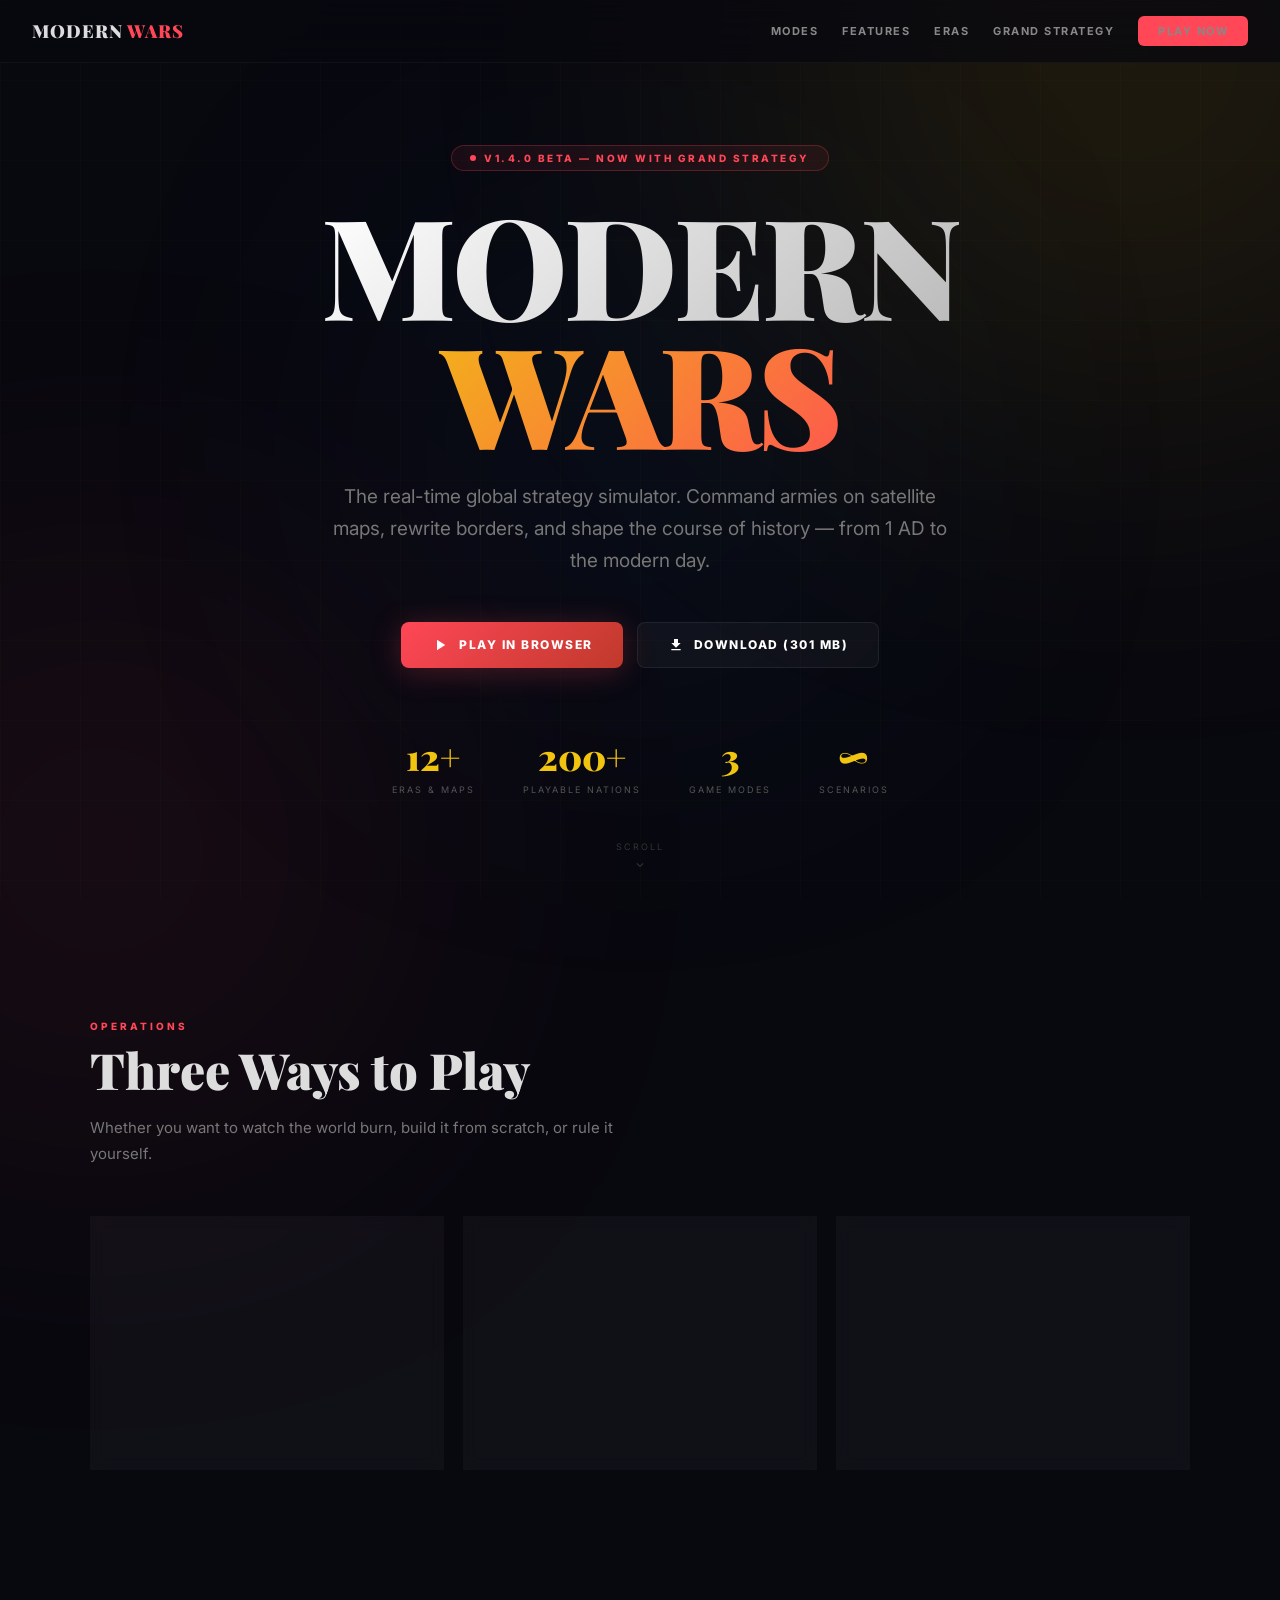
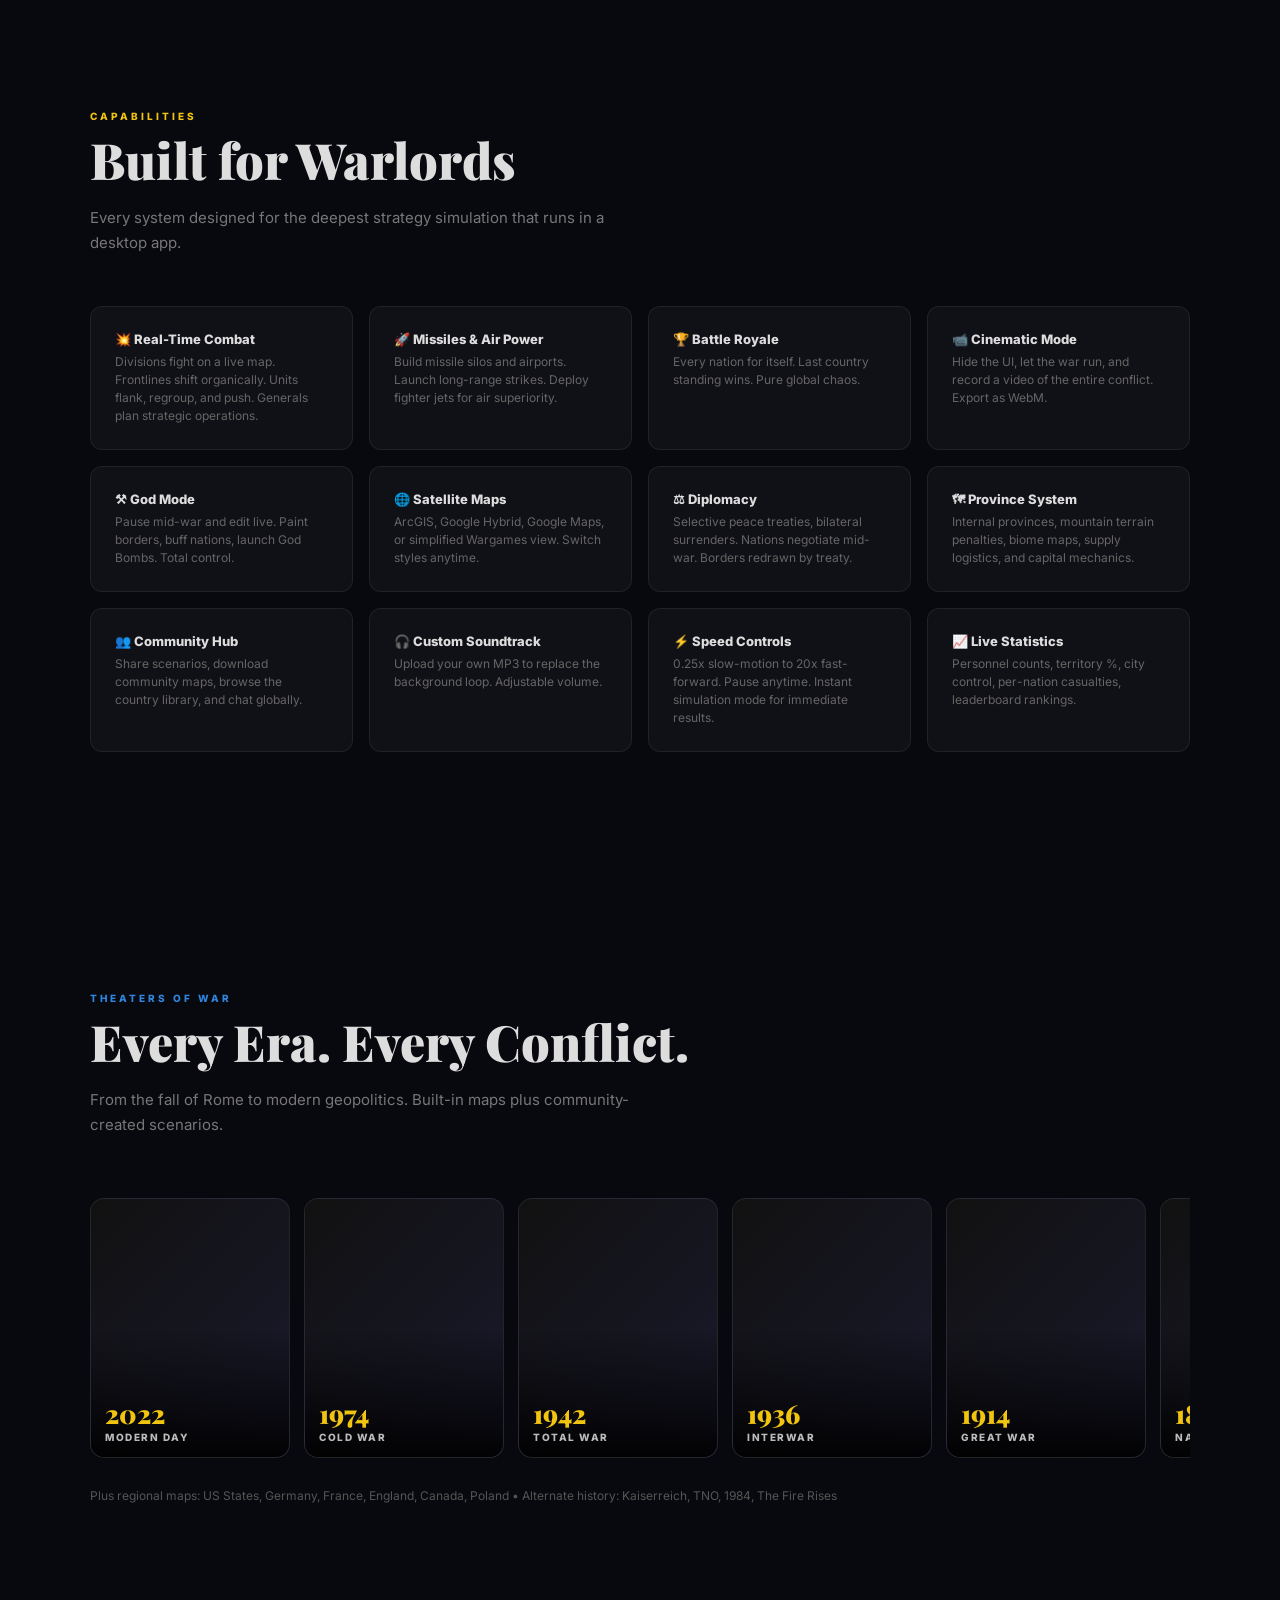
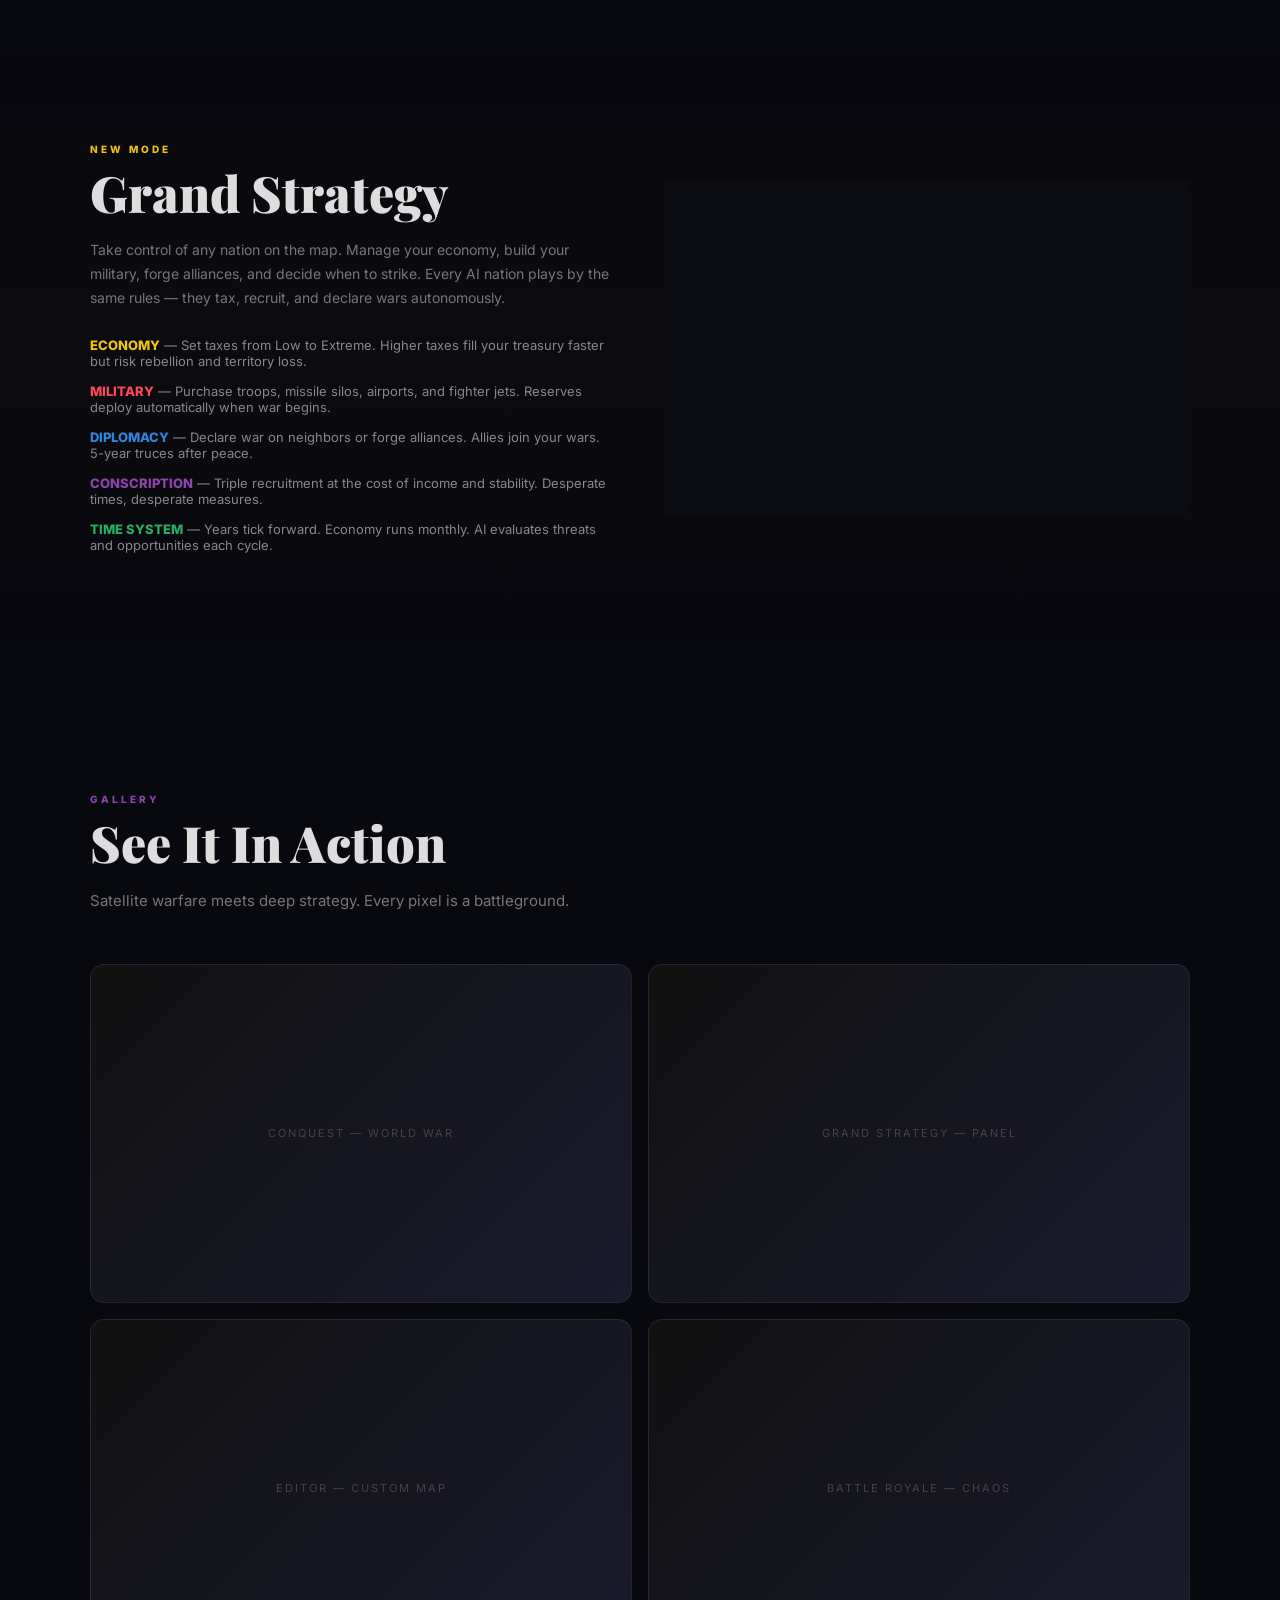
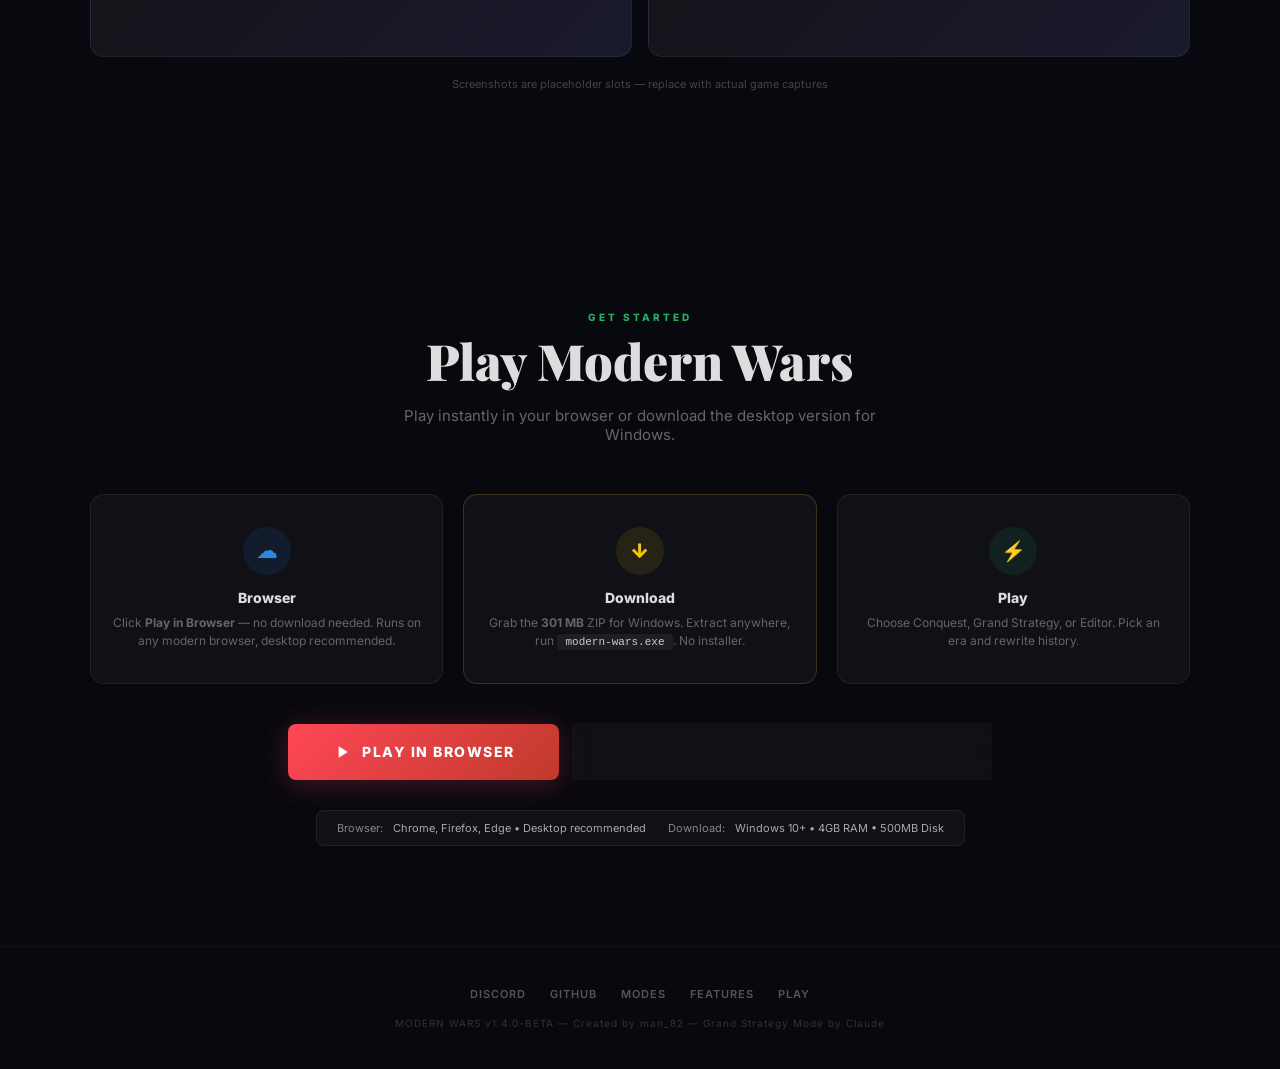
==== index.html @ 718f4c63 "initial" ====
<!DOCTYPE html>
<html lang="en">
<head>
    <meta charset="UTF-8">
    <meta name="viewport" content="width=device-width, initial-scale=1.0">
    <title>Modern Wars — Real-Time Global Strategy Simulator</title>
    <link href="https://fonts.googleapis.com/css2?family=Playfair+Display:wght@700;900&family=Inter:wght@300;400;600;800;900&display=swap" rel="stylesheet">
    <style>
        *{margin:0;padding:0;box-sizing:border-box}
        :root{--gold:#f1c40f;--crimson:#ff4757;--navy:#08080f;--panel:rgba(12,12,20,0.88);--glass:rgba(255,255,255,0.035);--glass-border:rgba(255,255,255,0.07);--accent-blue:#2e86de;--accent-green:#27ae60;--accent-purple:#8e44ad}
        html{scroll-behavior:smooth}
        body{font-family:'Inter',sans-serif;background:var(--navy);color:#ddd;overflow-x:hidden}

        /* BG */
        .bg-grid{position:fixed;inset:0;z-index:0;background:linear-gradient(rgba(241,196,15,0.02) 1px,transparent 1px),linear-gradient(90deg,rgba(241,196,15,0.02) 1px,transparent 1px);background-size:80px 80px;animation:gridShift 30s linear infinite}
        @keyframes gridShift{0%{transform:translate(0,0)}100%{transform:translate(80px,80px)}}
        .bg-glow{position:fixed;border-radius:50%;filter:blur(180px);opacity:0.12;z-index:0;pointer-events:none}
        .bg-glow.g1{width:700px;height:700px;background:var(--gold);top:-300px;right:-200px}
        .bg-glow.g2{width:500px;height:500px;background:var(--crimson);bottom:-200px;left:-150px}
        .bg-glow.g3{width:400px;height:400px;background:var(--accent-blue);top:50%;left:50%;transform:translate(-50%,-50%)}

        /* NAV */
        nav{position:fixed;top:0;left:0;right:0;z-index:100;padding:16px 32px;display:flex;justify-content:space-between;align-items:center;background:rgba(8,8,15,0.7);backdrop-filter:blur(20px);border-bottom:1px solid rgba(255,255,255,0.04)}
        .nav-logo{font-family:'Playfair Display',serif;font-size:18px;font-weight:900;letter-spacing:1px}
        .nav-logo span{color:var(--crimson)}
        .nav-links{display:flex;gap:24px;align-items:center}
        .nav-links a{color:#888;text-decoration:none;font-size:11px;font-weight:700;letter-spacing:1.5px;text-transform:uppercase;transition:color 0.2s}
        .nav-links a:hover{color:#fff}
        .nav-cta{padding:8px 20px;background:var(--crimson);color:#fff;border-radius:6px;font-weight:800}
        .nav-cta:hover{background:#e63946;color:#fff}

        /* HERO */
        .hero{position:relative;z-index:1;min-height:100vh;display:flex;flex-direction:column;align-items:center;justify-content:center;text-align:center;padding:100px 20px 60px}
        .hero-badge{display:inline-flex;align-items:center;gap:8px;padding:6px 18px;border-radius:100px;background:rgba(255,71,87,0.08);border:1px solid rgba(255,71,87,0.25);font-size:10px;font-weight:800;letter-spacing:2.5px;text-transform:uppercase;color:var(--crimson);margin-bottom:28px;animation:fadeUp .7s ease-out}
        .hero-badge .dot{width:6px;height:6px;background:var(--crimson);border-radius:50%;animation:pulse 2s ease-in-out infinite}
        @keyframes pulse{0%,100%{opacity:1;transform:scale(1)}50%{opacity:.4;transform:scale(.7)}}
        .hero h1{font-family:'Playfair Display',serif;font-size:clamp(52px,11vw,140px);font-weight:900;line-height:.92;text-transform:uppercase;letter-spacing:-3px;margin-bottom:24px;animation:fadeUp .7s ease-out .1s both}
        .hero h1 .l1{display:block;background:linear-gradient(135deg,#fff,#bbb);-webkit-background-clip:text;-webkit-text-fill-color:transparent}
        .hero h1 .l2{display:block;background:linear-gradient(135deg,var(--gold),var(--crimson));-webkit-background-clip:text;-webkit-text-fill-color:transparent}
        .hero-sub{font-size:clamp(14px,1.8vw,19px);color:#777;max-width:640px;line-height:1.7;margin-bottom:44px;animation:fadeUp .7s ease-out .2s both}
        .hero-buttons{display:flex;gap:14px;flex-wrap:wrap;justify-content:center;animation:fadeUp .7s ease-out .3s both}

        .btn{display:inline-flex;align-items:center;gap:10px;padding:14px 30px;border-radius:8px;font-family:'Inter',sans-serif;font-size:12px;font-weight:800;letter-spacing:1.5px;text-transform:uppercase;text-decoration:none;border:none;cursor:pointer;transition:all .3s cubic-bezier(.4,0,.2,1)}
        .btn-primary{background:linear-gradient(135deg,var(--crimson),#c0392b);color:#fff;box-shadow:0 4px 30px rgba(255,71,87,.25)}
        .btn-primary:hover{transform:translateY(-2px);box-shadow:0 8px 45px rgba(255,71,87,.45)}
        .btn-ghost{background:var(--glass);color:#fff;border:1px solid var(--glass-border);backdrop-filter:blur(10px)}
        .btn-ghost:hover{background:rgba(255,255,255,.07);border-color:rgba(255,255,255,.18);transform:translateY(-2px)}

        .hero-metrics{display:flex;gap:48px;margin-top:64px;animation:fadeUp .7s ease-out .5s both}
        .metric-item{text-align:center}
        .metric-item .val{font-family:'Playfair Display',serif;font-size:36px;font-weight:900;color:var(--gold)}
        .metric-item .lbl{font-size:9px;letter-spacing:2px;text-transform:uppercase;color:#555;margin-top:4px}

        .scroll-hint{position:absolute;bottom:28px;left:50%;transform:translateX(-50%);color:#333;font-size:9px;letter-spacing:2px;text-transform:uppercase;animation:bob 2.5s ease-in-out infinite;display:flex;flex-direction:column;align-items:center;gap:6px}
        @keyframes bob{0%,100%{transform:translateX(-50%) translateY(0)}50%{transform:translateX(-50%) translateY(10px)}}
        @keyframes fadeUp{from{opacity:0;transform:translateY(35px)}to{opacity:1;transform:translateY(0)}}

        /* SECTIONS */
        section{position:relative;z-index:1;padding:120px 20px}
        .container{max-width:1100px;margin:0 auto}
        .section-tag{font-size:10px;letter-spacing:3px;text-transform:uppercase;font-weight:800;margin-bottom:10px}
        .section-tag.red{color:var(--crimson)}.section-tag.gold{color:var(--gold)}.section-tag.blue{color:var(--accent-blue)}.section-tag.green{color:var(--accent-green)}.section-tag.purple{color:var(--accent-purple)}
        .section-title{font-family:'Playfair Display',serif;font-size:clamp(28px,5vw,50px);font-weight:900;line-height:1.1;margin-bottom:18px}
        .section-desc{font-size:15px;color:#777;max-width:560px;line-height:1.7;margin-bottom:50px}

        /* MODES */
        .modes-grid{display:grid;grid-template-columns:repeat(3,1fr);gap:20px}
        .mode-card{padding:32px 26px;background:var(--glass);border:1px solid var(--glass-border);border-radius:16px;backdrop-filter:blur(8px);transition:all .4s ease;position:relative;overflow:hidden}
        .mode-card:hover{background:rgba(255,255,255,.05);transform:translateY(-6px)}
        .mode-card .mode-accent{position:absolute;top:0;left:0;right:0;height:3px;border-radius:16px 16px 0 0}
        .mode-card h3{font-size:16px;font-weight:900;margin:16px 0 8px;letter-spacing:.5px}
        .mode-card p{font-size:12px;color:#777;line-height:1.6}
        .mode-icon{width:48px;height:48px;border-radius:12px;display:flex;align-items:center;justify-content:center;font-size:22px}

        /* FEATURES */
        .features-grid{display:grid;grid-template-columns:repeat(auto-fit,minmax(260px,1fr));gap:16px}
        .feat-card{padding:24px;background:var(--glass);border:1px solid var(--glass-border);border-radius:12px;transition:all .3s ease}
        .feat-card:hover{background:rgba(255,255,255,.05);border-color:rgba(241,196,15,.15)}
        .feat-card h4{font-size:13px;font-weight:800;margin-bottom:6px}
        .feat-card p{font-size:12px;color:#666;line-height:1.5}

        /* ERAS */
        .eras-track{display:flex;gap:14px;overflow-x:auto;padding:10px 0 20px;scrollbar-width:thin;scrollbar-color:#222 transparent}
        .era-card{flex:0 0 200px;height:260px;border-radius:14px;position:relative;overflow:hidden;border:1px solid var(--glass-border);cursor:pointer;transition:all .35s ease;background:linear-gradient(135deg,#111,#1a1a2e)}
        .era-card:hover{transform:scale(1.04);border-color:var(--gold)}
        .era-card::after{content:'';position:absolute;inset:0;background:linear-gradient(transparent 50%,rgba(0,0,0,.92))}
        .era-info{position:absolute;bottom:14px;left:14px;z-index:1}
        .era-year{font-family:'Playfair Display',serif;font-size:26px;font-weight:900;color:var(--gold)}
        .era-name{font-size:10px;font-weight:800;letter-spacing:1.5px;text-transform:uppercase;color:#bbb}

        /* GS SHOWCASE */
        .gs-split{display:grid;grid-template-columns:1fr 1fr;gap:50px;align-items:center}
        .gs-panel{background:var(--panel);border:1px solid var(--glass-border);border-radius:16px;padding:24px;backdrop-filter:blur(20px)}
        .gs-row{display:flex;gap:6px;margin-bottom:10px}
        .gs-chip{flex:1;padding:6px;background:rgba(255,255,255,.04);border:1px solid rgba(255,255,255,.08);border-radius:6px;color:#aaa;font-size:9px;font-weight:700;text-transform:uppercase;letter-spacing:.5px;text-align:center}
        .gs-chip.on{border-color:#fff;color:#fff}
        .gs-chip.war{background:rgba(192,57,43,.25);border-color:rgba(192,57,43,.4);color:#e74c3c}
        .gs-chip.ally{background:rgba(46,134,222,.25);border-color:rgba(46,134,222,.4);color:#3498db}
        .gs-bar{height:4px;background:rgba(255,255,255,.08);border-radius:2px;overflow:hidden;margin-top:6px}
        .gs-bar-fill{height:100%;border-radius:2px;background:linear-gradient(90deg,#2ecc71,#f39c12);width:35%;animation:barPulse 3s ease-in-out infinite}
        @keyframes barPulse{0%,100%{width:35%}50%{width:42%}}
        .gs-detail{display:flex;flex-direction:column;gap:14px;font-size:13px;color:#888}
        .gs-detail b{font-weight:800}

        /* SCREENSHOTS */
        .screenshots{display:grid;grid-template-columns:repeat(2,1fr);gap:16px}
        .screenshot{border-radius:14px;overflow:hidden;border:1px solid var(--glass-border);aspect-ratio:16/10;background:linear-gradient(135deg,#111,#1a1a2e);display:flex;align-items:center;justify-content:center;font-size:11px;color:#444;letter-spacing:2px;text-transform:uppercase}

        /* DOWNLOAD */
        .dl-section{text-align:center;padding:100px 20px}
        .dl-steps{display:grid;grid-template-columns:repeat(3,1fr);gap:20px;margin:50px 0 40px}
        .dl-step{padding:32px 20px;background:var(--glass);border:1px solid var(--glass-border);border-radius:14px;text-align:center}
        .dl-num{width:48px;height:48px;border-radius:50%;display:flex;align-items:center;justify-content:center;margin:0 auto 14px;font-size:20px;font-weight:900}
        .dl-step h4{font-size:14px;font-weight:800;margin-bottom:8px}
        .dl-step p{font-size:12px;color:#666;line-height:1.5}
        code{background:rgba(255,255,255,.06);padding:2px 8px;border-radius:4px;font-size:11px;color:#ccc}
        .dl-buttons{display:flex;gap:14px;justify-content:center;flex-wrap:wrap}
        .sys-req{display:inline-flex;align-items:center;gap:10px;padding:10px 20px;background:var(--glass);border:1px solid var(--glass-border);border-radius:8px;margin-top:30px;font-size:11px;color:#888}

        /* FOOTER */
        footer{position:relative;z-index:1;text-align:center;padding:40px;border-top:1px solid rgba(255,255,255,.04)}
        footer .links{display:flex;gap:24px;justify-content:center;margin-bottom:16px}
        footer .links a{color:#555;text-decoration:none;font-size:11px;font-weight:600;letter-spacing:1px;text-transform:uppercase;transition:color .2s}
        footer .links a:hover{color:var(--gold)}
        footer .copy{font-size:10px;color:#333;letter-spacing:1px}

        /* REVEAL */
        .reveal{opacity:0;transform:translateY(40px);transition:all .8s cubic-bezier(.4,0,.2,1)}
        .reveal.visible{opacity:1;transform:translateY(0)}

        /* RESPONSIVE */
        @media(max-width:900px){.modes-grid,.gs-split,.dl-steps,.screenshots{grid-template-columns:1fr}.hero-metrics{gap:20px;flex-wrap:wrap}.nav-links{display:none}}
    </style>
</head>
<body>
    <div class="bg-grid"></div>
    <div class="bg-glow g1"></div>
    <div class="bg-glow g2"></div>
    <div class="bg-glow g3"></div>

    <!-- NAV -->
    <nav>
        <div class="nav-logo">MODERN <span>WARS</span></div>
        <div class="nav-links">
            <a href="#modes">Modes</a>
            <a href="#features">Features</a>
            <a href="#eras">Eras</a>
            <a href="#grand-strategy">Grand Strategy</a>
            <a href="play/" class="nav-cta">Play Now</a>
        </div>
    </nav>

    <!-- HERO -->
    <section class="hero">
        <div class="hero-badge"><span class="dot"></span> v1.4.0 BETA — NOW WITH GRAND STRATEGY</div>
        <h1><span class="l1">Modern</span><span class="l2">Wars</span></h1>
        <p class="hero-sub">The real-time global strategy simulator. Command armies on satellite maps, rewrite borders, and shape the course of history — from 1 AD to the modern day.</p>
        <div class="hero-buttons">
            <a href="play/" class="btn btn-primary">
                <svg width="18" height="18" viewBox="0 0 24 24" fill="currentColor"><path d="M8 5v14l11-7z"/></svg>
                PLAY IN BROWSER
            </a>
            <a href="modern-wars.zip" download class="btn btn-ghost">
                <svg width="16" height="16" viewBox="0 0 24 24" fill="currentColor"><path d="M19 9h-4V3H9v6H5l7 7 7-7zM5 18v2h14v-2H5z"/></svg>
                DOWNLOAD (301 MB)
            </a>
        </div>
        <div class="hero-metrics">
            <div class="metric-item"><div class="val">12+</div><div class="lbl">Eras & Maps</div></div>
            <div class="metric-item"><div class="val">200+</div><div class="lbl">Playable Nations</div></div>
            <div class="metric-item"><div class="val">3</div><div class="lbl">Game Modes</div></div>
            <div class="metric-item"><div class="val">&infin;</div><div class="lbl">Scenarios</div></div>
        </div>
        <div class="scroll-hint">SCROLL<svg width="14" height="14" viewBox="0 0 24 24" fill="currentColor"><path d="M7.41 8.59L12 13.17l4.59-4.58L18 10l-6 6-6-6z"/></svg></div>
    </section>

    <!-- GAME MODES -->
    <section id="modes">
        <div class="container">
            <div class="reveal">
                <div class="section-tag red">OPERATIONS</div>
                <div class="section-title">Three Ways to Play</div>
                <div class="section-desc">Whether you want to watch the world burn, build it from scratch, or rule it yourself.</div>
            </div>
            <div class="modes-grid reveal">
                <div class="mode-card">
                    <div class="mode-accent" style="background:var(--crimson)"></div>
                    <div class="mode-icon" style="background:rgba(255,71,87,.1);color:var(--crimson)">&#9876;</div>
                    <h3>CONQUEST</h3>
                    <p>Pick two sides. Assign nations. Hit Inaugurate. Watch real-time warfare unfold across satellite maps with frontlines, supply lines, missiles, air support, and full casualty tracking. Battle Royale mode pits every nation against each other.</p>
                </div>
                <div class="mode-card">
                    <div class="mode-accent" style="background:var(--gold)"></div>
                    <div class="mode-icon" style="background:rgba(241,196,15,.1);color:var(--gold)">&#127758;</div>
                    <h3>GRAND STRATEGY</h3>
                    <p>Control a single nation. Set taxes, build your military, forge alliances, and declare wars. Manage rebellion risk and conscription. Every AI nation plays by the same rules. Year system tracks your reign.</p>
                </div>
                <div class="mode-card">
                    <div class="mode-accent" style="background:var(--accent-blue)"></div>
                    <div class="mode-icon" style="background:rgba(46,134,222,.1);color:var(--accent-blue)">&#9881;</div>
                    <h3>EDITOR</h3>
                    <p>Full world editor. Paint borders, create nations with custom flags, place cities, set alliances and vassals, edit terrain. Save presets, share to the community hub, or import other players' maps.</p>
                </div>
            </div>
        </div>
    </section>

    <!-- FEATURES -->
    <section id="features">
        <div class="container">
            <div class="reveal">
                <div class="section-tag gold">CAPABILITIES</div>
                <div class="section-title">Built for Warlords</div>
                <div class="section-desc">Every system designed for the deepest strategy simulation that runs in a desktop app.</div>
            </div>
            <div class="features-grid reveal">
                <div class="feat-card">
                    <h4>&#128165; Real-Time Combat</h4>
                    <p>Divisions fight on a live map. Frontlines shift organically. Units flank, regroup, and push. Generals plan strategic operations.</p>
                </div>
                <div class="feat-card">
                    <h4>&#128640; Missiles & Air Power</h4>
                    <p>Build missile silos and airports. Launch long-range strikes. Deploy fighter jets for air superiority.</p>
                </div>
                <div class="feat-card">
                    <h4>&#127942; Battle Royale</h4>
                    <p>Every nation for itself. Last country standing wins. Pure global chaos.</p>
                </div>
                <div class="feat-card">
                    <h4>&#128249; Cinematic Mode</h4>
                    <p>Hide the UI, let the war run, and record a video of the entire conflict. Export as WebM.</p>
                </div>
                <div class="feat-card">
                    <h4>&#9874; God Mode</h4>
                    <p>Pause mid-war and edit live. Paint borders, buff nations, launch God Bombs. Total control.</p>
                </div>
                <div class="feat-card">
                    <h4>&#127760; Satellite Maps</h4>
                    <p>ArcGIS, Google Hybrid, Google Maps, or simplified Wargames view. Switch styles anytime.</p>
                </div>
                <div class="feat-card">
                    <h4>&#9878; Diplomacy</h4>
                    <p>Selective peace treaties, bilateral surrenders. Nations negotiate mid-war. Borders redrawn by treaty.</p>
                </div>
                <div class="feat-card">
                    <h4>&#128506; Province System</h4>
                    <p>Internal provinces, mountain terrain penalties, biome maps, supply logistics, and capital mechanics.</p>
                </div>
                <div class="feat-card">
                    <h4>&#128101; Community Hub</h4>
                    <p>Share scenarios, download community maps, browse the country library, and chat globally.</p>
                </div>
                <div class="feat-card">
                    <h4>&#127911; Custom Soundtrack</h4>
                    <p>Upload your own MP3 to replace the background loop. Adjustable volume.</p>
                </div>
                <div class="feat-card">
                    <h4>&#9889; Speed Controls</h4>
                    <p>0.25x slow-motion to 20x fast-forward. Pause anytime. Instant simulation mode for immediate results.</p>
                </div>
                <div class="feat-card">
                    <h4>&#128200; Live Statistics</h4>
                    <p>Personnel counts, territory %, city control, per-nation casualties, leaderboard rankings.</p>
                </div>
            </div>
        </div>
    </section>

    <!-- ERAS -->
    <section id="eras">
        <div class="container">
            <div class="reveal">
                <div class="section-tag blue">THEATERS OF WAR</div>
                <div class="section-title">Every Era. Every Conflict.</div>
                <div class="section-desc">From the fall of Rome to modern geopolitics. Built-in maps plus community-created scenarios.</div>
            </div>
            <div class="eras-track reveal">
                <div class="era-card"><div class="era-info"><div class="era-year">2022</div><div class="era-name">Modern Day</div></div></div>
                <div class="era-card"><div class="era-info"><div class="era-year">1974</div><div class="era-name">Cold War</div></div></div>
                <div class="era-card"><div class="era-info"><div class="era-year">1942</div><div class="era-name">Total War</div></div></div>
                <div class="era-card"><div class="era-info"><div class="era-year">1936</div><div class="era-name">Interwar</div></div></div>
                <div class="era-card"><div class="era-info"><div class="era-year">1914</div><div class="era-name">Great War</div></div></div>
                <div class="era-card"><div class="era-info"><div class="era-year">1804</div><div class="era-name">Napoleonic</div></div></div>
                <div class="era-card"><div class="era-info"><div class="era-year">1492</div><div class="era-name">Exploration</div></div></div>
                <div class="era-card"><div class="era-info"><div class="era-year">1 AD</div><div class="era-name">Antiquity</div></div></div>
            </div>
            <div class="reveal" style="margin-top:10px;">
                <p style="font-size:12px;color:#555;">Plus regional maps: US States, Germany, France, England, Canada, Poland &bull; Alternate history: Kaiserreich, TNO, 1984, The Fire Rises</p>
            </div>
        </div>
    </section>

    <!-- GRAND STRATEGY -->
    <section id="grand-strategy" style="background:linear-gradient(180deg,transparent,rgba(241,196,15,.02),transparent)">
        <div class="container">
            <div class="gs-split">
                <div class="reveal">
                    <div class="section-tag gold">NEW MODE</div>
                    <div class="section-title">Grand Strategy</div>
                    <p style="font-size:14px;color:#777;line-height:1.7;margin-bottom:28px;">Take control of any nation on the map. Manage your economy, build your military, forge alliances, and decide when to strike. Every AI nation plays by the same rules — they tax, recruit, and declare wars autonomously.</p>
                    <div class="gs-detail">
                        <div><b style="color:var(--gold)">ECONOMY</b> — Set taxes from Low to Extreme. Higher taxes fill your treasury faster but risk rebellion and territory loss.</div>
                        <div><b style="color:var(--crimson)">MILITARY</b> — Purchase troops, missile silos, airports, and fighter jets. Reserves deploy automatically when war begins.</div>
                        <div><b style="color:var(--accent-blue)">DIPLOMACY</b> — Declare war on neighbors or forge alliances. Allies join your wars. 5-year truces after peace.</div>
                        <div><b style="color:var(--accent-purple)">CONSCRIPTION</b> — Triple recruitment at the cost of income and stability. Desperate times, desperate measures.</div>
                        <div><b style="color:var(--accent-green)">TIME SYSTEM</b> — Years tick forward. Economy runs monthly. AI evaluates threats and opportunities each cycle.</div>
                    </div>
                </div>
                <div class="gs-panel reveal">
                    <div style="display:flex;align-items:center;gap:12px;margin-bottom:16px">
                        <div style="width:36px;height:24px;background:linear-gradient(#000 33%,#c0392b 33% 66%,#f1c40f 66%);border-radius:3px"></div>
                        <div><div style="font-weight:900;font-size:15px">Germany</div><div style="font-family:monospace;font-size:11px;color:var(--crimson)">2024/06/15</div></div>
                    </div>
                    <div style="background:rgba(255,255,255,.03);border-radius:8px;padding:12px;margin-bottom:14px">
                        <div style="font-size:8px;letter-spacing:2px;color:var(--gold);font-weight:800">TREASURY</div>
                        <div style="display:flex;justify-content:space-between;align-items:baseline"><span style="font-size:24px;font-weight:900;font-family:monospace;color:var(--gold)">12,480</span><span style="font-size:11px;color:#2ecc71">+340/month</span></div>
                    </div>
                    <div style="font-size:8px;letter-spacing:2px;color:var(--crimson);font-weight:800;margin-bottom:6px">TAXES</div>
                    <div class="gs-row"><div class="gs-chip">Low</div><div class="gs-chip on">Medium</div><div class="gs-chip">High</div><div class="gs-chip" style="background:rgba(192,57,43,.15)">Extreme</div></div>
                    <div style="font-size:10px;color:#888;margin-bottom:2px">Rebellion Risk: 12%</div>
                    <div class="gs-bar"><div class="gs-bar-fill"></div></div>
                    <div style="font-size:8px;letter-spacing:2px;color:var(--crimson);font-weight:800;margin:14px 0 6px">DIPLOMACY</div>
                    <div class="gs-row"><div class="gs-chip war">DECLARE WAR</div><div class="gs-chip ally">ALLIANCE</div></div>
                    <div style="font-size:10px;color:#2ecc71;margin-top:6px">Peace</div>
                    <div style="font-size:10px;color:#3498db;margin-top:3px">Allies: France, Poland</div>
                </div>
            </div>
        </div>
    </section>

    <!-- SCREENSHOTS -->
    <section id="gallery">
        <div class="container">
            <div class="reveal">
                <div class="section-tag purple">GALLERY</div>
                <div class="section-title">See It In Action</div>
                <div class="section-desc">Satellite warfare meets deep strategy. Every pixel is a battleground.</div>
            </div>
            <div class="screenshots reveal">
                <div class="screenshot">CONQUEST — WORLD WAR</div>
                <div class="screenshot">GRAND STRATEGY — PANEL</div>
                <div class="screenshot">EDITOR — CUSTOM MAP</div>
                <div class="screenshot">BATTLE ROYALE — CHAOS</div>
            </div>
            <p class="reveal" style="text-align:center;margin-top:20px;font-size:11px;color:#444">Screenshots are placeholder slots — replace with actual game captures</p>
        </div>
    </section>

    <!-- DOWNLOAD -->
    <section class="dl-section" id="download">
        <div class="container">
            <div class="reveal">
                <div class="section-tag green">GET STARTED</div>
                <div class="section-title">Play Modern Wars</div>
                <p style="color:#666;font-size:15px;margin:0 auto 10px;max-width:500px">Play instantly in your browser or download the desktop version for Windows.</p>
            </div>
            <div class="dl-steps reveal">
                <div class="dl-step">
                    <div class="dl-num" style="background:rgba(46,134,222,.1);color:var(--accent-blue)">&#9729;</div>
                    <h4>Browser</h4>
                    <p>Click <b>Play in Browser</b> — no download needed. Runs on any modern browser, desktop recommended.</p>
                </div>
                <div class="dl-step" style="border-color:rgba(241,196,15,.2)">
                    <div class="dl-num" style="background:rgba(241,196,15,.1);color:var(--gold)">&#8595;</div>
                    <h4>Download</h4>
                    <p>Grab the <b>301 MB</b> ZIP for Windows. Extract anywhere, run <code>modern-wars.exe</code>. No installer.</p>
                </div>
                <div class="dl-step">
                    <div class="dl-num" style="background:rgba(39,174,96,.1);color:var(--accent-green)">&#9889;</div>
                    <h4>Play</h4>
                    <p>Choose Conquest, Grand Strategy, or Editor. Pick an era and rewrite history.</p>
                </div>
            </div>
            <div class="dl-buttons reveal">
                <a href="play/" class="btn btn-primary" style="padding:18px 44px;font-size:14px">
                    <svg width="20" height="20" viewBox="0 0 24 24" fill="currentColor"><path d="M8 5v14l11-7z"/></svg>
                    PLAY IN BROWSER
                </a>
                <a href="modern-wars.zip" download class="btn btn-ghost" style="padding:18px 44px;font-size:14px">
                    <svg width="18" height="18" viewBox="0 0 24 24" fill="currentColor"><path d="M19 9h-4V3H9v6H5l7 7 7-7zM5 18v2h14v-2H5z"/></svg>
                    DOWNLOAD FOR WINDOWS (301 MB)
                </a>
            </div>
            <div class="sys-req reveal">
                <span>Browser:</span>
                <span style="color:#aaa">Chrome, Firefox, Edge &bull; Desktop recommended</span>
                <span style="margin-left:12px">Download:</span>
                <span style="color:#aaa">Windows 10+ &bull; 4GB RAM &bull; 500MB Disk</span>
            </div>
        </div>
    </section>

    <!-- FOOTER -->
    <footer>
        <div class="links">
            <a href="https://discord.gg/R9rYX2ScXe" target="_blank">Discord</a>
            <a href="https://github.com/nicokimmel/modern-wars" target="_blank">GitHub</a>
            <a href="#modes">Modes</a>
            <a href="#features">Features</a>
            <a href="play/">Play</a>
        </div>
        <div class="copy">MODERN WARS v1.4.0-BETA &mdash; Created by man_82 &mdash; Grand Strategy Mode by Claude</div>
    </footer>

    <script>
        const reveals = document.querySelectorAll('.reveal');
        const obs = new IntersectionObserver(entries => {
            entries.forEach(e => { if (e.isIntersecting) e.target.classList.add('visible'); });
        }, { threshold: 0.12 });
        reveals.forEach(el => obs.observe(el));
    </script>
</body>
</html>
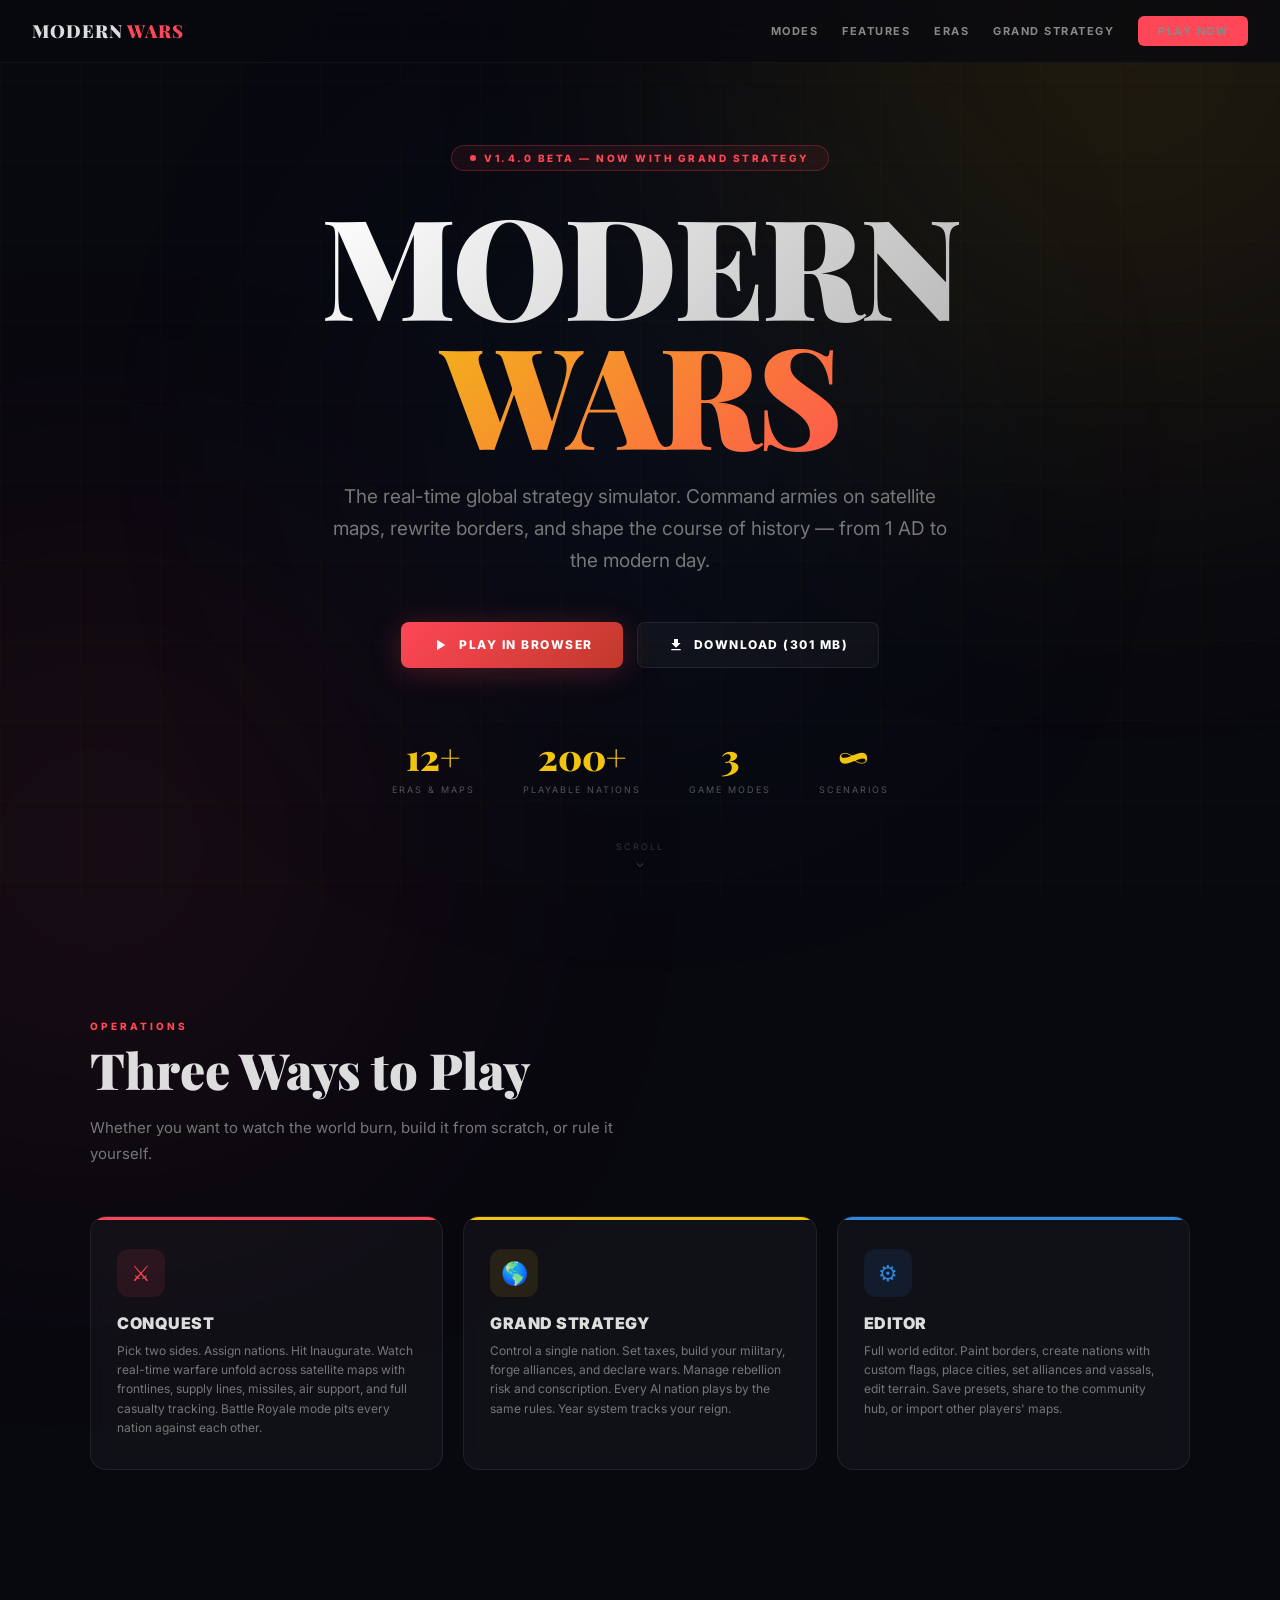
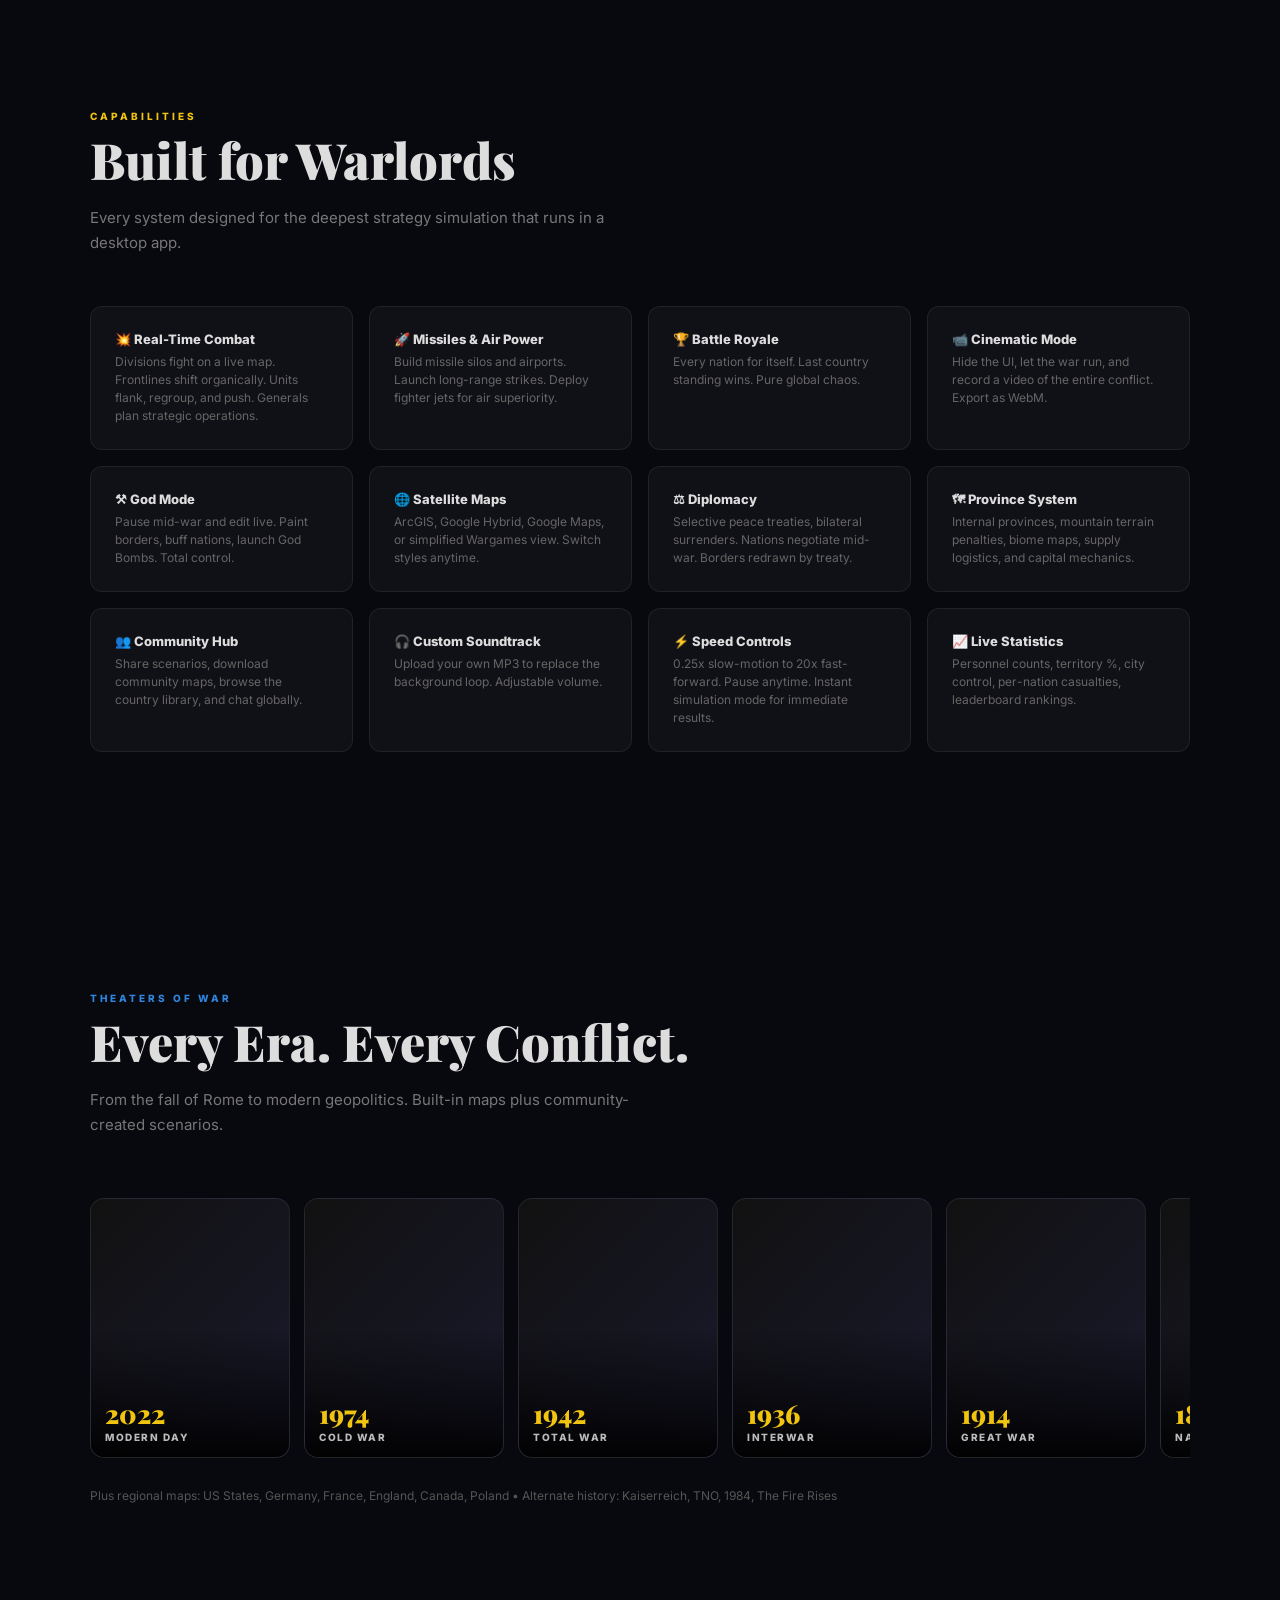
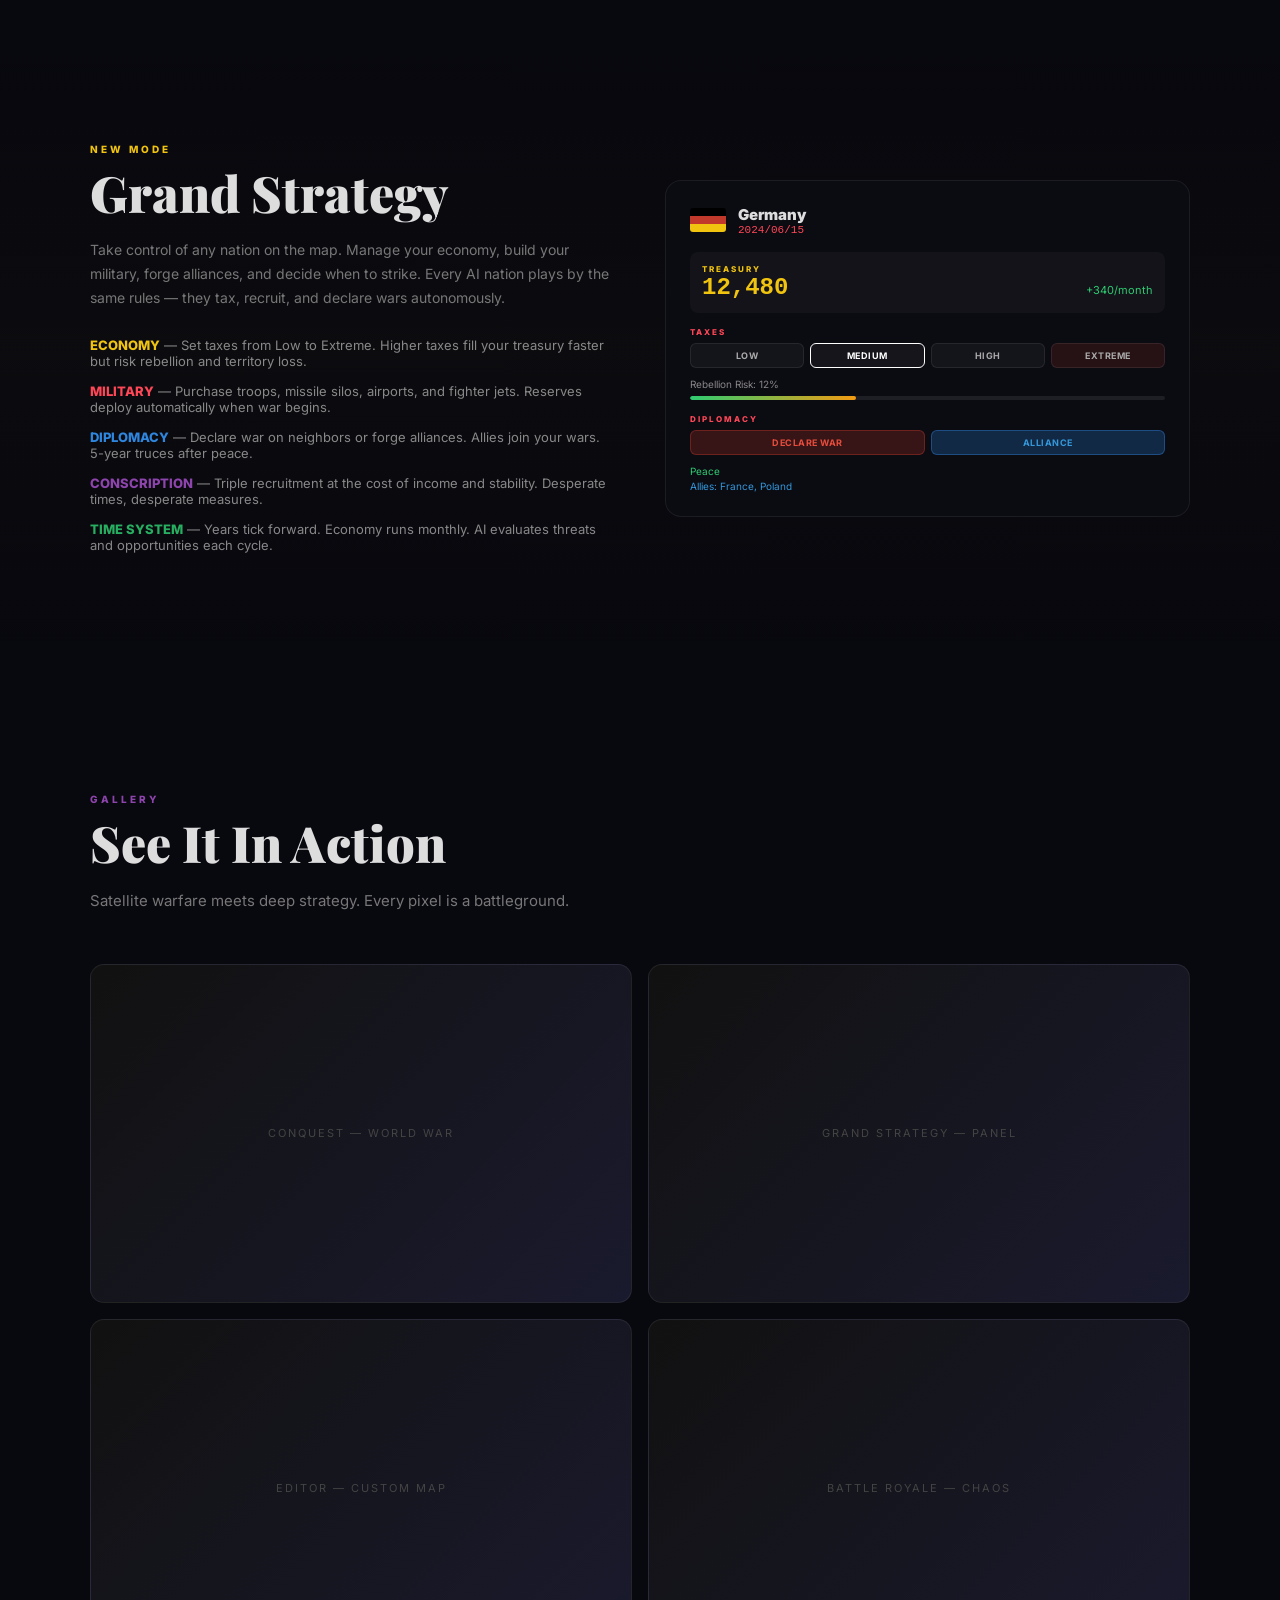
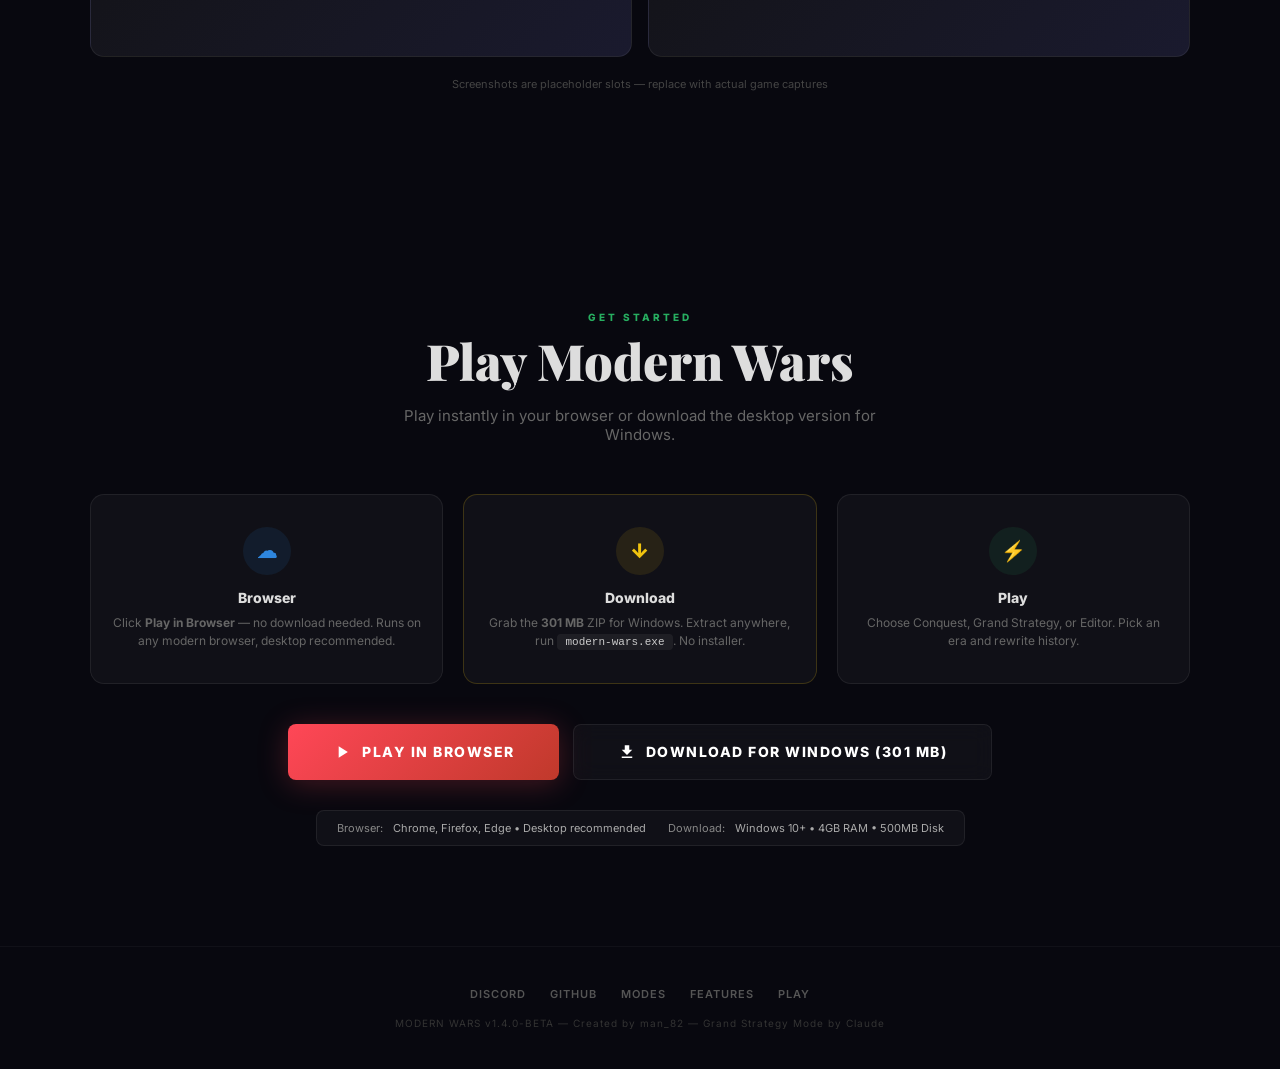
==== commit 6c86bdaa: "update download links" ====
--- a/index.html
+++ b/index.html
@@ -160,7 +160,7 @@
                 <svg width="18" height="18" viewBox="0 0 24 24" fill="currentColor"><path d="M8 5v14l11-7z"/></svg>
                 PLAY IN BROWSER
             </a>
-            <a href="modern-wars.zip" download class="btn btn-ghost">
+            <a href="https://github.com/bestuserever121/modern-wars/releases/download/v1.4.0/modern-wars-windows.zip" download class="btn btn-ghost">
                 <svg width="16" height="16" viewBox="0 0 24 24" fill="currentColor"><path d="M19 9h-4V3H9v6H5l7 7 7-7zM5 18v2h14v-2H5z"/></svg>
                 DOWNLOAD (301 MB)
             </a>
@@ -376,7 +376,7 @@
                     <svg width="20" height="20" viewBox="0 0 24 24" fill="currentColor"><path d="M8 5v14l11-7z"/></svg>
                     PLAY IN BROWSER
                 </a>
-                <a href="modern-wars.zip" download class="btn btn-ghost" style="padding:18px 44px;font-size:14px">
+                <a href="https://github.com/bestuserever121/modern-wars/releases/download/v1.4.0/modern-wars-windows.zip" download class="btn btn-ghost" style="padding:18px 44px;font-size:14px">
                     <svg width="18" height="18" viewBox="0 0 24 24" fill="currentColor"><path d="M19 9h-4V3H9v6H5l7 7 7-7zM5 18v2h14v-2H5z"/></svg>
                     DOWNLOAD FOR WINDOWS (301 MB)
                 </a>
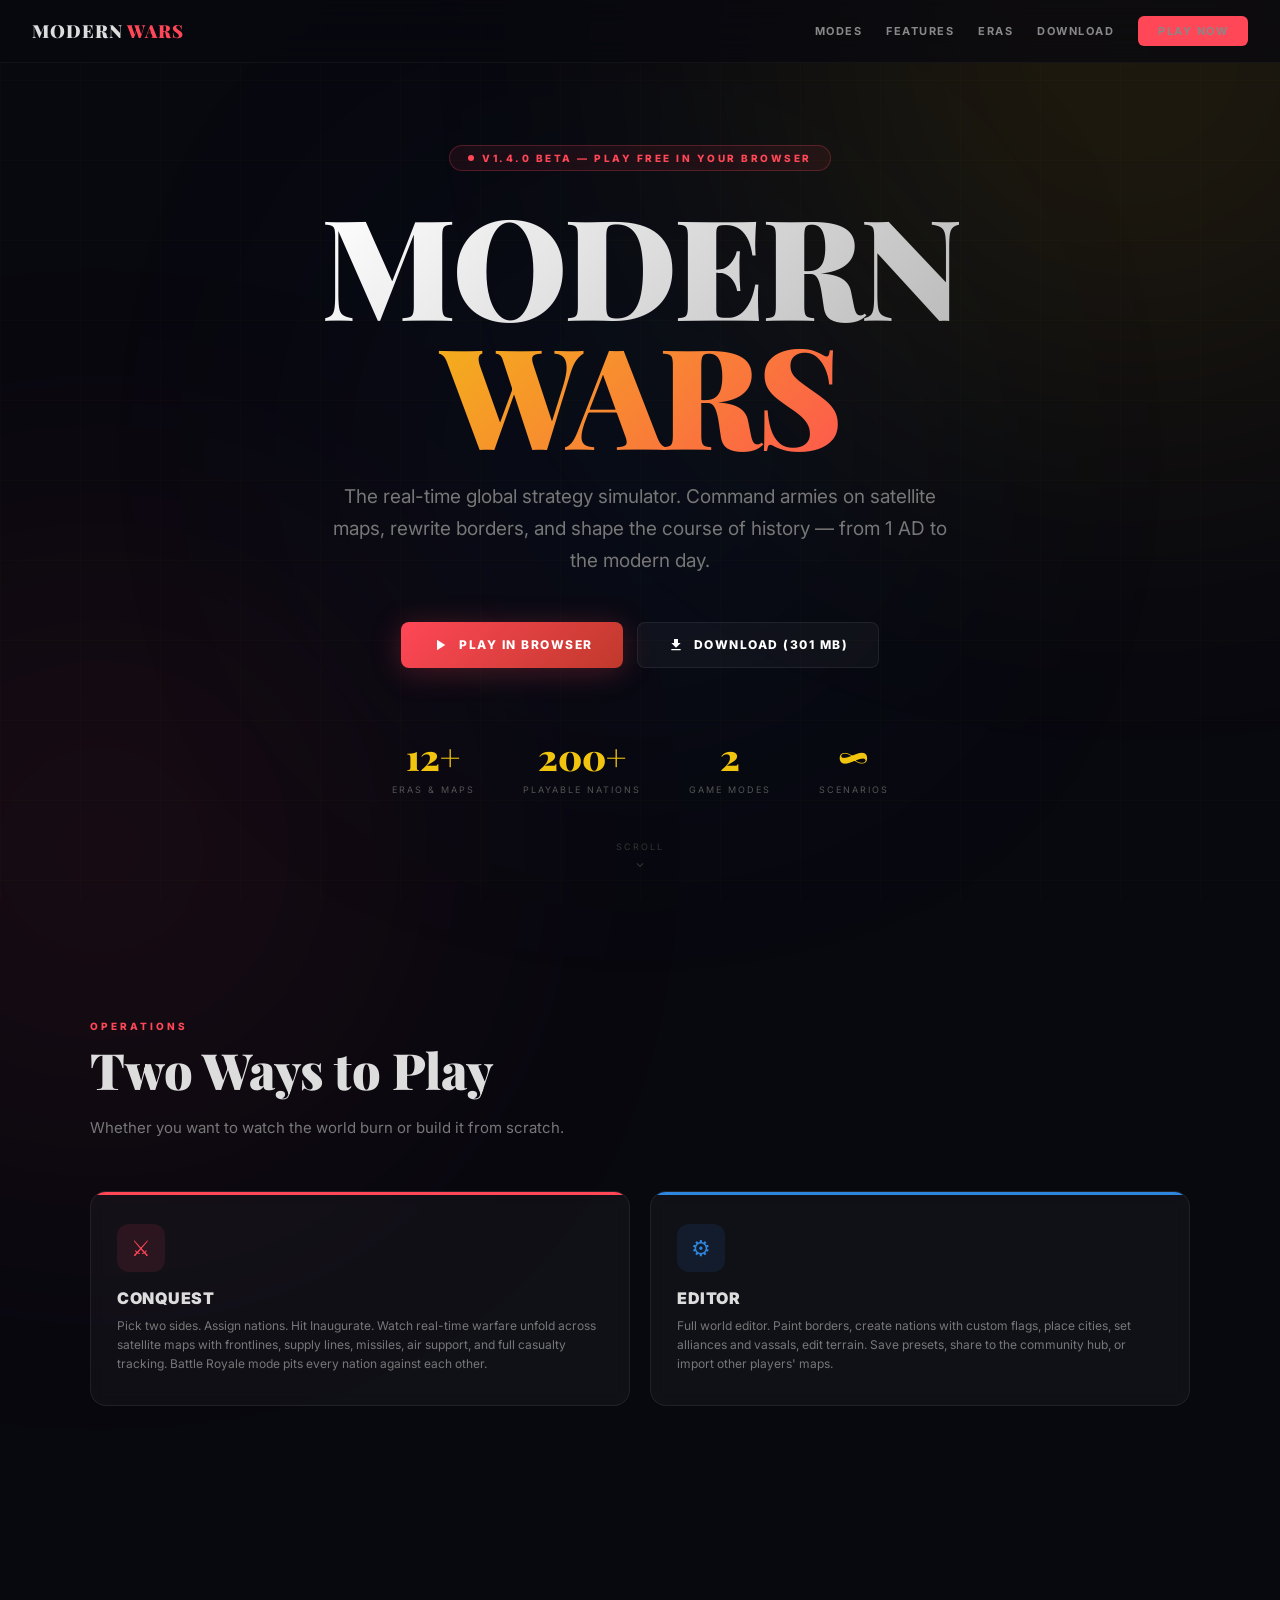
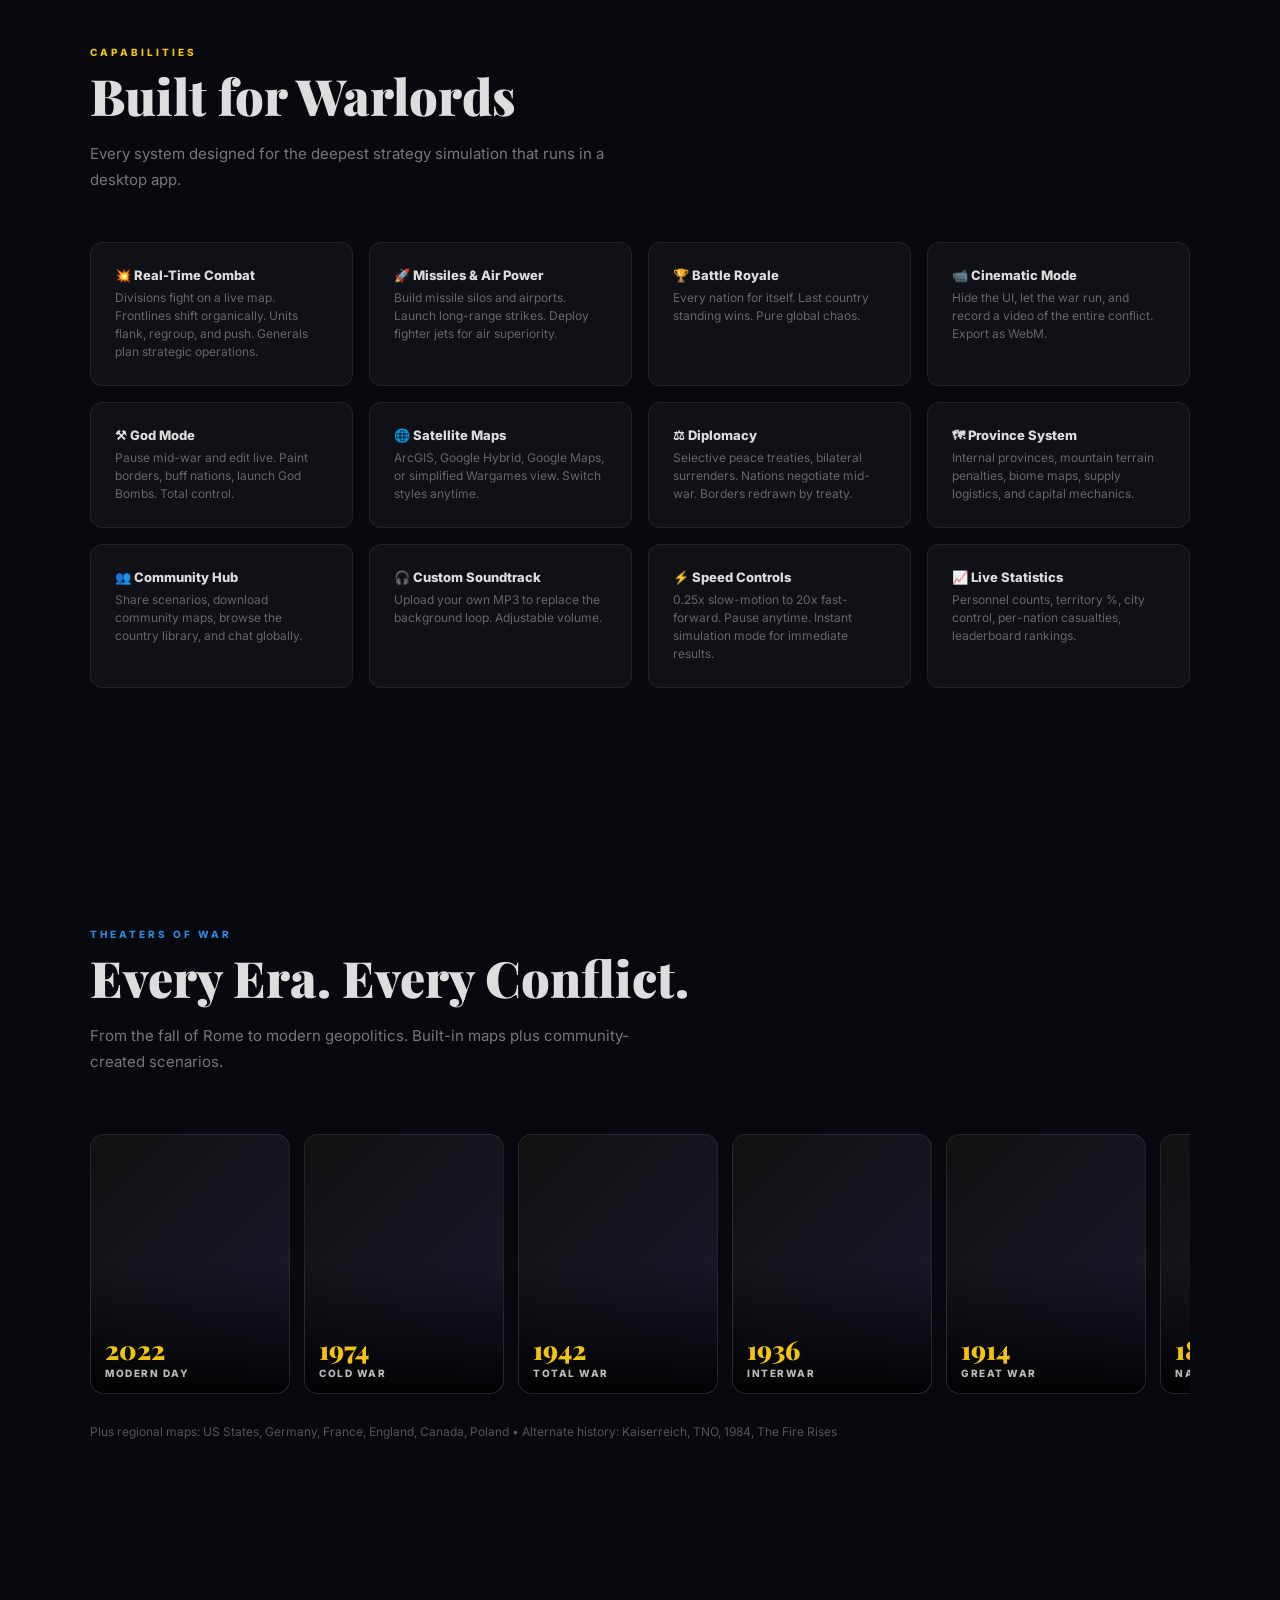
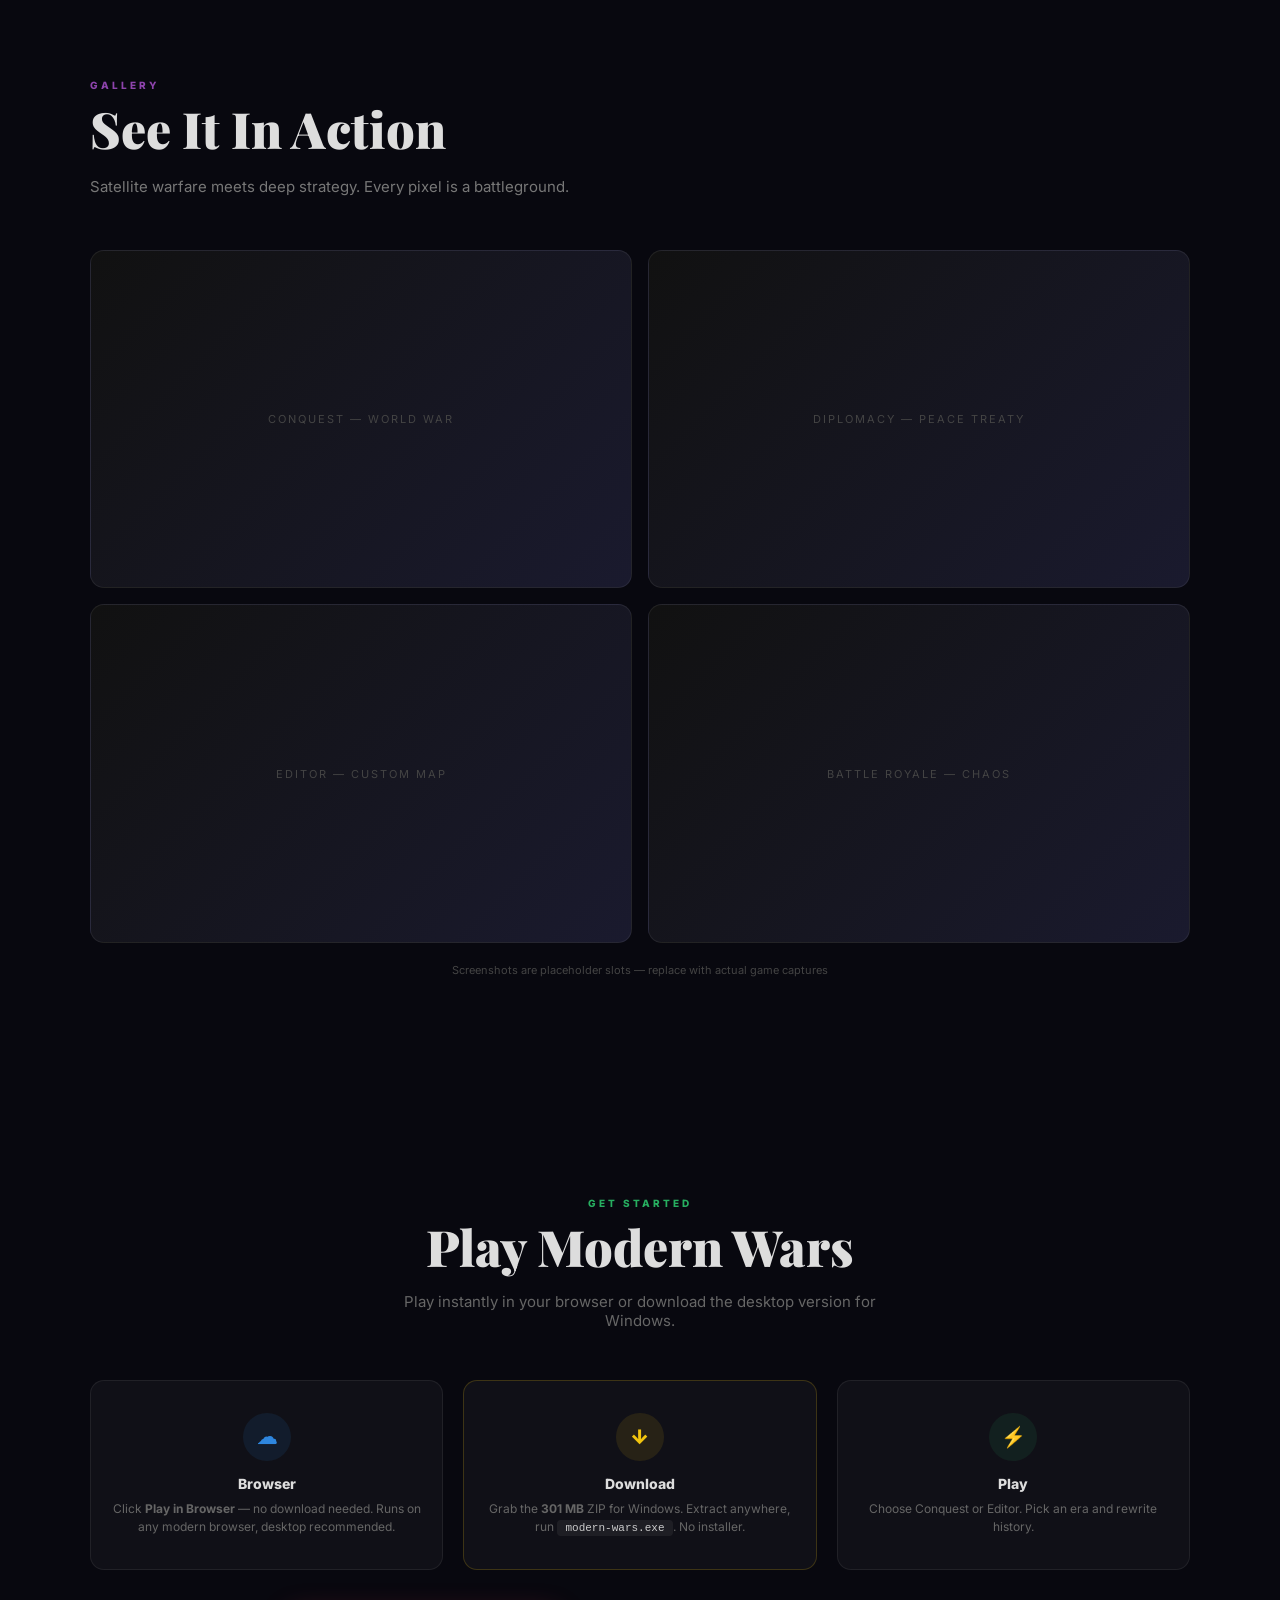
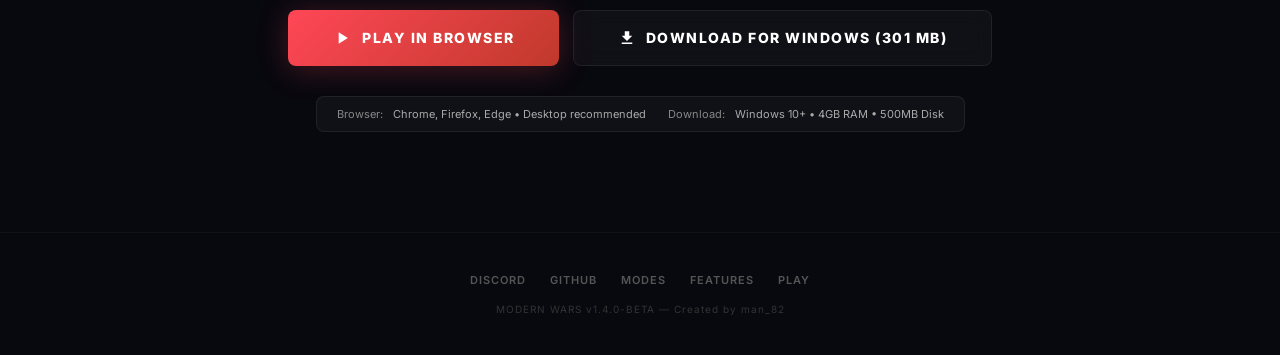
==== commit d4d17210: "remove all grand strategy references" ====
--- a/index.html
+++ b/index.html
@@ -145,14 +145,14 @@
             <a href="#modes">Modes</a>
             <a href="#features">Features</a>
             <a href="#eras">Eras</a>
-            <a href="#grand-strategy">Grand Strategy</a>
+            <a href="#download">Download</a>
             <a href="play/" class="nav-cta">Play Now</a>
         </div>
     </nav>
 
     <!-- HERO -->
     <section class="hero">
-        <div class="hero-badge"><span class="dot"></span> v1.4.0 BETA — NOW WITH GRAND STRATEGY</div>
+        <div class="hero-badge"><span class="dot"></span> v1.4.0 BETA — PLAY FREE IN YOUR BROWSER</div>
         <h1><span class="l1">Modern</span><span class="l2">Wars</span></h1>
         <p class="hero-sub">The real-time global strategy simulator. Command armies on satellite maps, rewrite borders, and shape the course of history — from 1 AD to the modern day.</p>
         <div class="hero-buttons">
@@ -168,7 +168,7 @@
         <div class="hero-metrics">
             <div class="metric-item"><div class="val">12+</div><div class="lbl">Eras & Maps</div></div>
             <div class="metric-item"><div class="val">200+</div><div class="lbl">Playable Nations</div></div>
-            <div class="metric-item"><div class="val">3</div><div class="lbl">Game Modes</div></div>
+            <div class="metric-item"><div class="val">2</div><div class="lbl">Game Modes</div></div>
             <div class="metric-item"><div class="val">&infin;</div><div class="lbl">Scenarios</div></div>
         </div>
         <div class="scroll-hint">SCROLL<svg width="14" height="14" viewBox="0 0 24 24" fill="currentColor"><path d="M7.41 8.59L12 13.17l4.59-4.58L18 10l-6 6-6-6z"/></svg></div>
@@ -179,21 +179,15 @@
         <div class="container">
             <div class="reveal">
                 <div class="section-tag red">OPERATIONS</div>
-                <div class="section-title">Three Ways to Play</div>
-                <div class="section-desc">Whether you want to watch the world burn, build it from scratch, or rule it yourself.</div>
-            </div>
-            <div class="modes-grid reveal">
+                <div class="section-title">Two Ways to Play</div>
+                <div class="section-desc">Whether you want to watch the world burn or build it from scratch.</div>
+            </div>
+            <div class="modes-grid reveal" style="grid-template-columns:repeat(2,1fr)">
                 <div class="mode-card">
                     <div class="mode-accent" style="background:var(--crimson)"></div>
                     <div class="mode-icon" style="background:rgba(255,71,87,.1);color:var(--crimson)">&#9876;</div>
                     <h3>CONQUEST</h3>
                     <p>Pick two sides. Assign nations. Hit Inaugurate. Watch real-time warfare unfold across satellite maps with frontlines, supply lines, missiles, air support, and full casualty tracking. Battle Royale mode pits every nation against each other.</p>
-                </div>
-                <div class="mode-card">
-                    <div class="mode-accent" style="background:var(--gold)"></div>
-                    <div class="mode-icon" style="background:rgba(241,196,15,.1);color:var(--gold)">&#127758;</div>
-                    <h3>GRAND STRATEGY</h3>
-                    <p>Control a single nation. Set taxes, build your military, forge alliances, and declare wars. Manage rebellion risk and conscription. Every AI nation plays by the same rules. Year system tracks your reign.</p>
                 </div>
                 <div class="mode-card">
                     <div class="mode-accent" style="background:var(--accent-blue)"></div>
@@ -290,44 +284,6 @@
         </div>
     </section>
 
-    <!-- GRAND STRATEGY -->
-    <section id="grand-strategy" style="background:linear-gradient(180deg,transparent,rgba(241,196,15,.02),transparent)">
-        <div class="container">
-            <div class="gs-split">
-                <div class="reveal">
-                    <div class="section-tag gold">NEW MODE</div>
-                    <div class="section-title">Grand Strategy</div>
-                    <p style="font-size:14px;color:#777;line-height:1.7;margin-bottom:28px;">Take control of any nation on the map. Manage your economy, build your military, forge alliances, and decide when to strike. Every AI nation plays by the same rules — they tax, recruit, and declare wars autonomously.</p>
-                    <div class="gs-detail">
-                        <div><b style="color:var(--gold)">ECONOMY</b> — Set taxes from Low to Extreme. Higher taxes fill your treasury faster but risk rebellion and territory loss.</div>
-                        <div><b style="color:var(--crimson)">MILITARY</b> — Purchase troops, missile silos, airports, and fighter jets. Reserves deploy automatically when war begins.</div>
-                        <div><b style="color:var(--accent-blue)">DIPLOMACY</b> — Declare war on neighbors or forge alliances. Allies join your wars. 5-year truces after peace.</div>
-                        <div><b style="color:var(--accent-purple)">CONSCRIPTION</b> — Triple recruitment at the cost of income and stability. Desperate times, desperate measures.</div>
-                        <div><b style="color:var(--accent-green)">TIME SYSTEM</b> — Years tick forward. Economy runs monthly. AI evaluates threats and opportunities each cycle.</div>
-                    </div>
-                </div>
-                <div class="gs-panel reveal">
-                    <div style="display:flex;align-items:center;gap:12px;margin-bottom:16px">
-                        <div style="width:36px;height:24px;background:linear-gradient(#000 33%,#c0392b 33% 66%,#f1c40f 66%);border-radius:3px"></div>
-                        <div><div style="font-weight:900;font-size:15px">Germany</div><div style="font-family:monospace;font-size:11px;color:var(--crimson)">2024/06/15</div></div>
-                    </div>
-                    <div style="background:rgba(255,255,255,.03);border-radius:8px;padding:12px;margin-bottom:14px">
-                        <div style="font-size:8px;letter-spacing:2px;color:var(--gold);font-weight:800">TREASURY</div>
-                        <div style="display:flex;justify-content:space-between;align-items:baseline"><span style="font-size:24px;font-weight:900;font-family:monospace;color:var(--gold)">12,480</span><span style="font-size:11px;color:#2ecc71">+340/month</span></div>
-                    </div>
-                    <div style="font-size:8px;letter-spacing:2px;color:var(--crimson);font-weight:800;margin-bottom:6px">TAXES</div>
-                    <div class="gs-row"><div class="gs-chip">Low</div><div class="gs-chip on">Medium</div><div class="gs-chip">High</div><div class="gs-chip" style="background:rgba(192,57,43,.15)">Extreme</div></div>
-                    <div style="font-size:10px;color:#888;margin-bottom:2px">Rebellion Risk: 12%</div>
-                    <div class="gs-bar"><div class="gs-bar-fill"></div></div>
-                    <div style="font-size:8px;letter-spacing:2px;color:var(--crimson);font-weight:800;margin:14px 0 6px">DIPLOMACY</div>
-                    <div class="gs-row"><div class="gs-chip war">DECLARE WAR</div><div class="gs-chip ally">ALLIANCE</div></div>
-                    <div style="font-size:10px;color:#2ecc71;margin-top:6px">Peace</div>
-                    <div style="font-size:10px;color:#3498db;margin-top:3px">Allies: France, Poland</div>
-                </div>
-            </div>
-        </div>
-    </section>
-
     <!-- SCREENSHOTS -->
     <section id="gallery">
         <div class="container">
@@ -338,7 +294,7 @@
             </div>
             <div class="screenshots reveal">
                 <div class="screenshot">CONQUEST — WORLD WAR</div>
-                <div class="screenshot">GRAND STRATEGY — PANEL</div>
+                <div class="screenshot">DIPLOMACY — PEACE TREATY</div>
                 <div class="screenshot">EDITOR — CUSTOM MAP</div>
                 <div class="screenshot">BATTLE ROYALE — CHAOS</div>
             </div>
@@ -368,7 +324,7 @@
                 <div class="dl-step">
                     <div class="dl-num" style="background:rgba(39,174,96,.1);color:var(--accent-green)">&#9889;</div>
                     <h4>Play</h4>
-                    <p>Choose Conquest, Grand Strategy, or Editor. Pick an era and rewrite history.</p>
+                    <p>Choose Conquest or Editor. Pick an era and rewrite history.</p>
                 </div>
             </div>
             <div class="dl-buttons reveal">
@@ -399,7 +355,7 @@
             <a href="#features">Features</a>
             <a href="play/">Play</a>
         </div>
-        <div class="copy">MODERN WARS v1.4.0-BETA &mdash; Created by man_82 &mdash; Grand Strategy Mode by Claude</div>
+        <div class="copy">MODERN WARS v1.4.0-BETA &mdash; Created by man_82</div>
     </footer>
 
     <script>
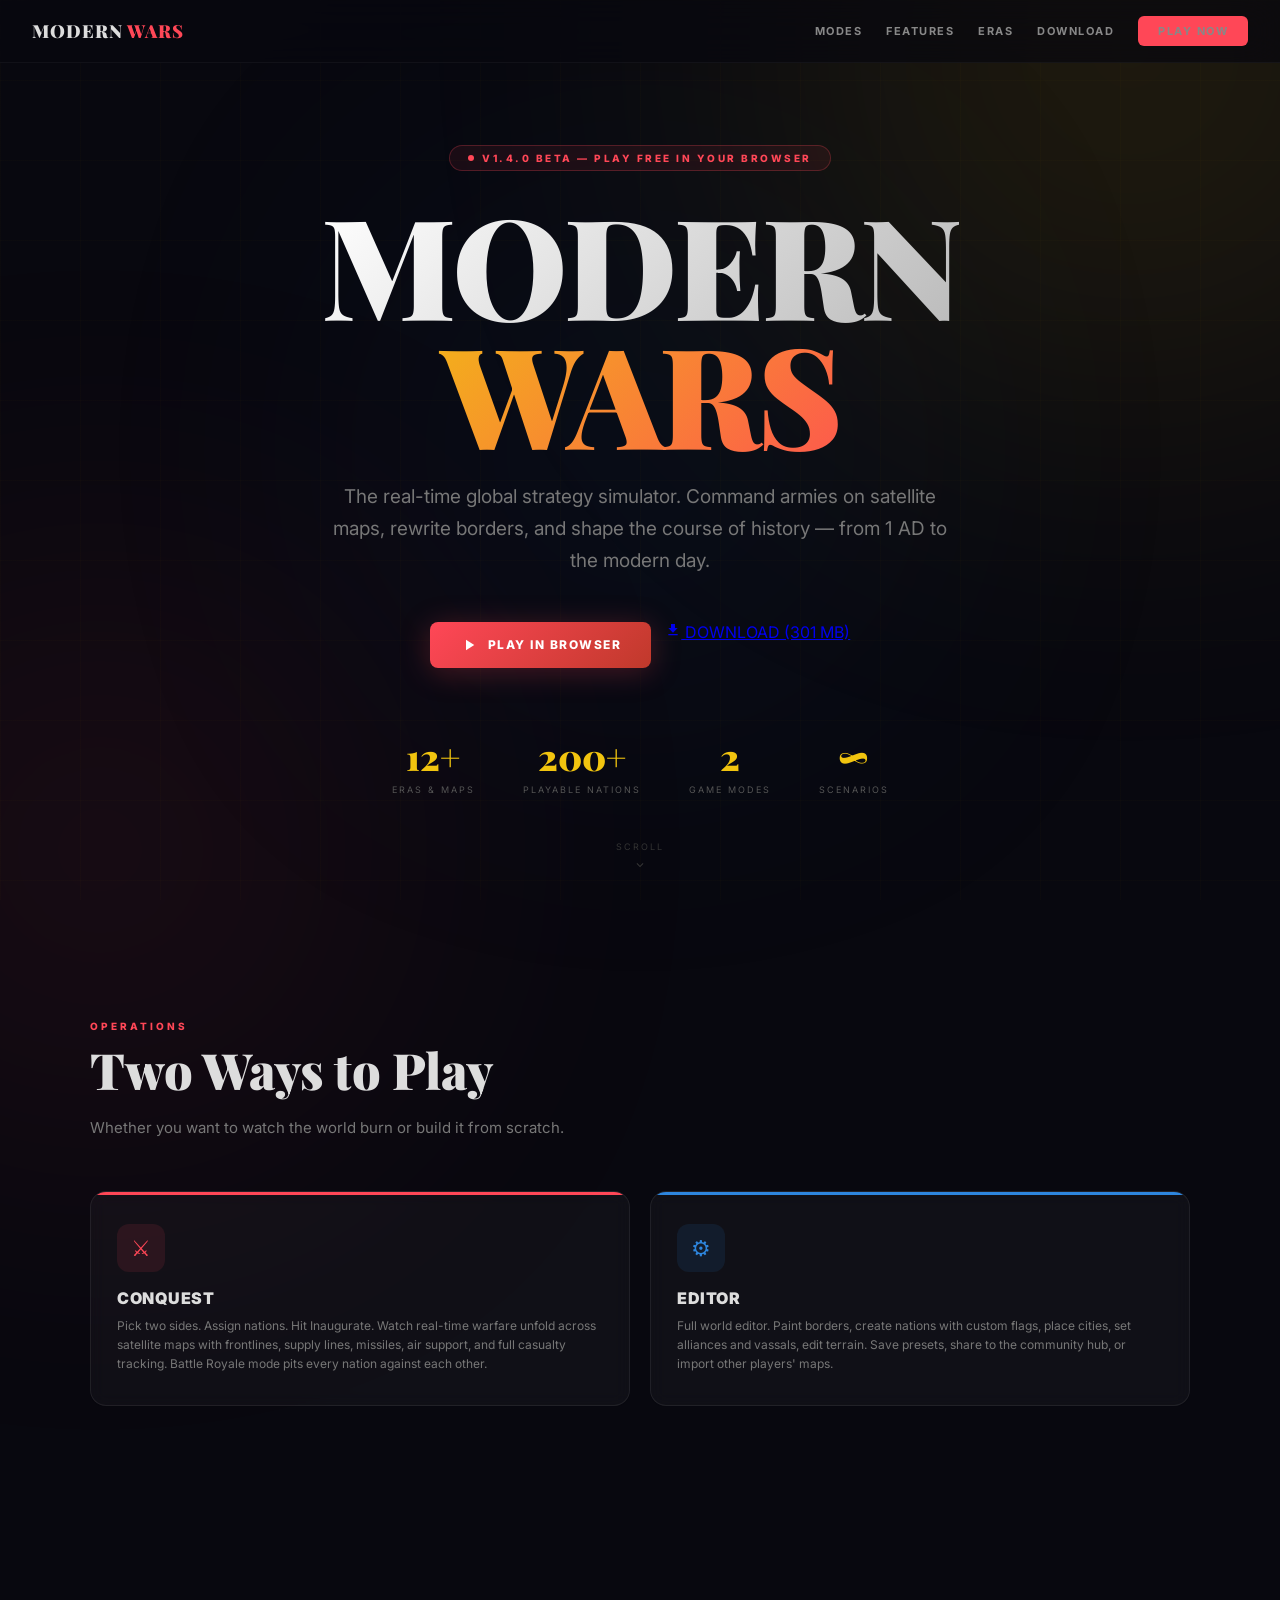
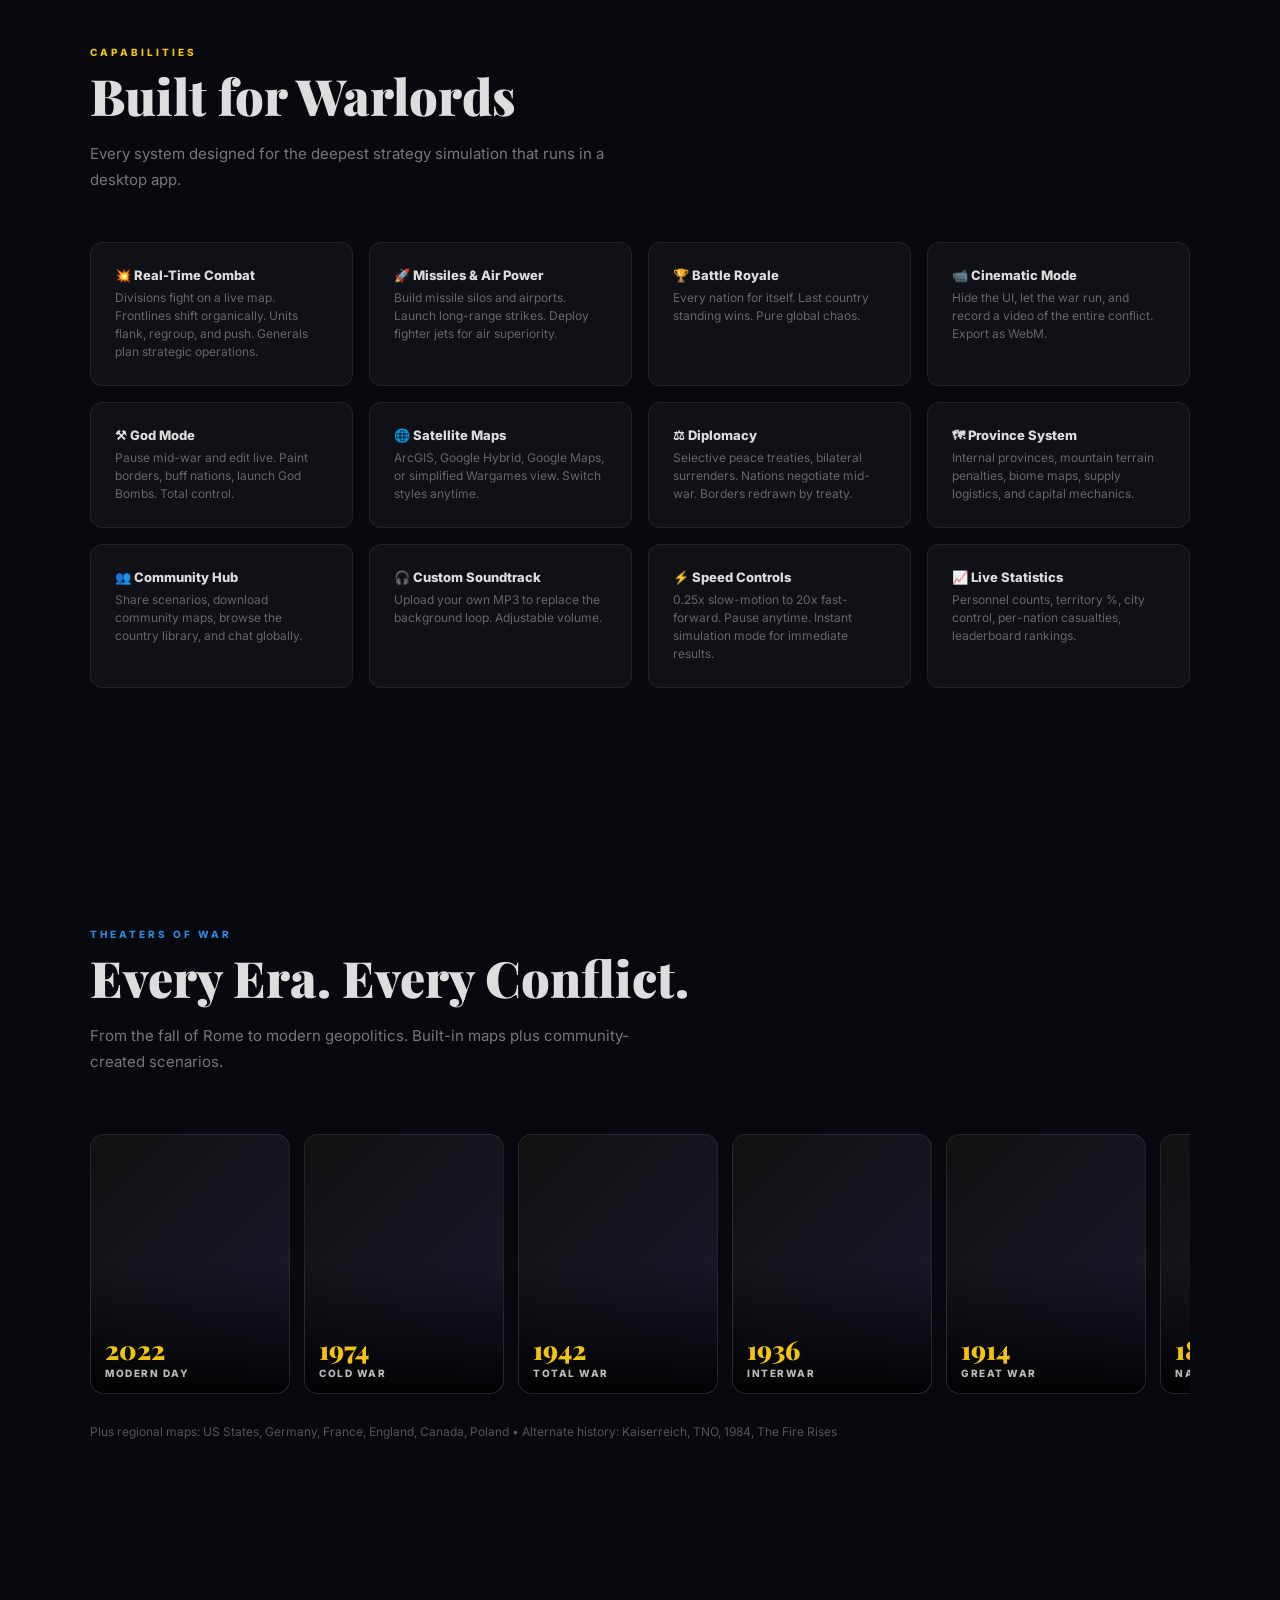
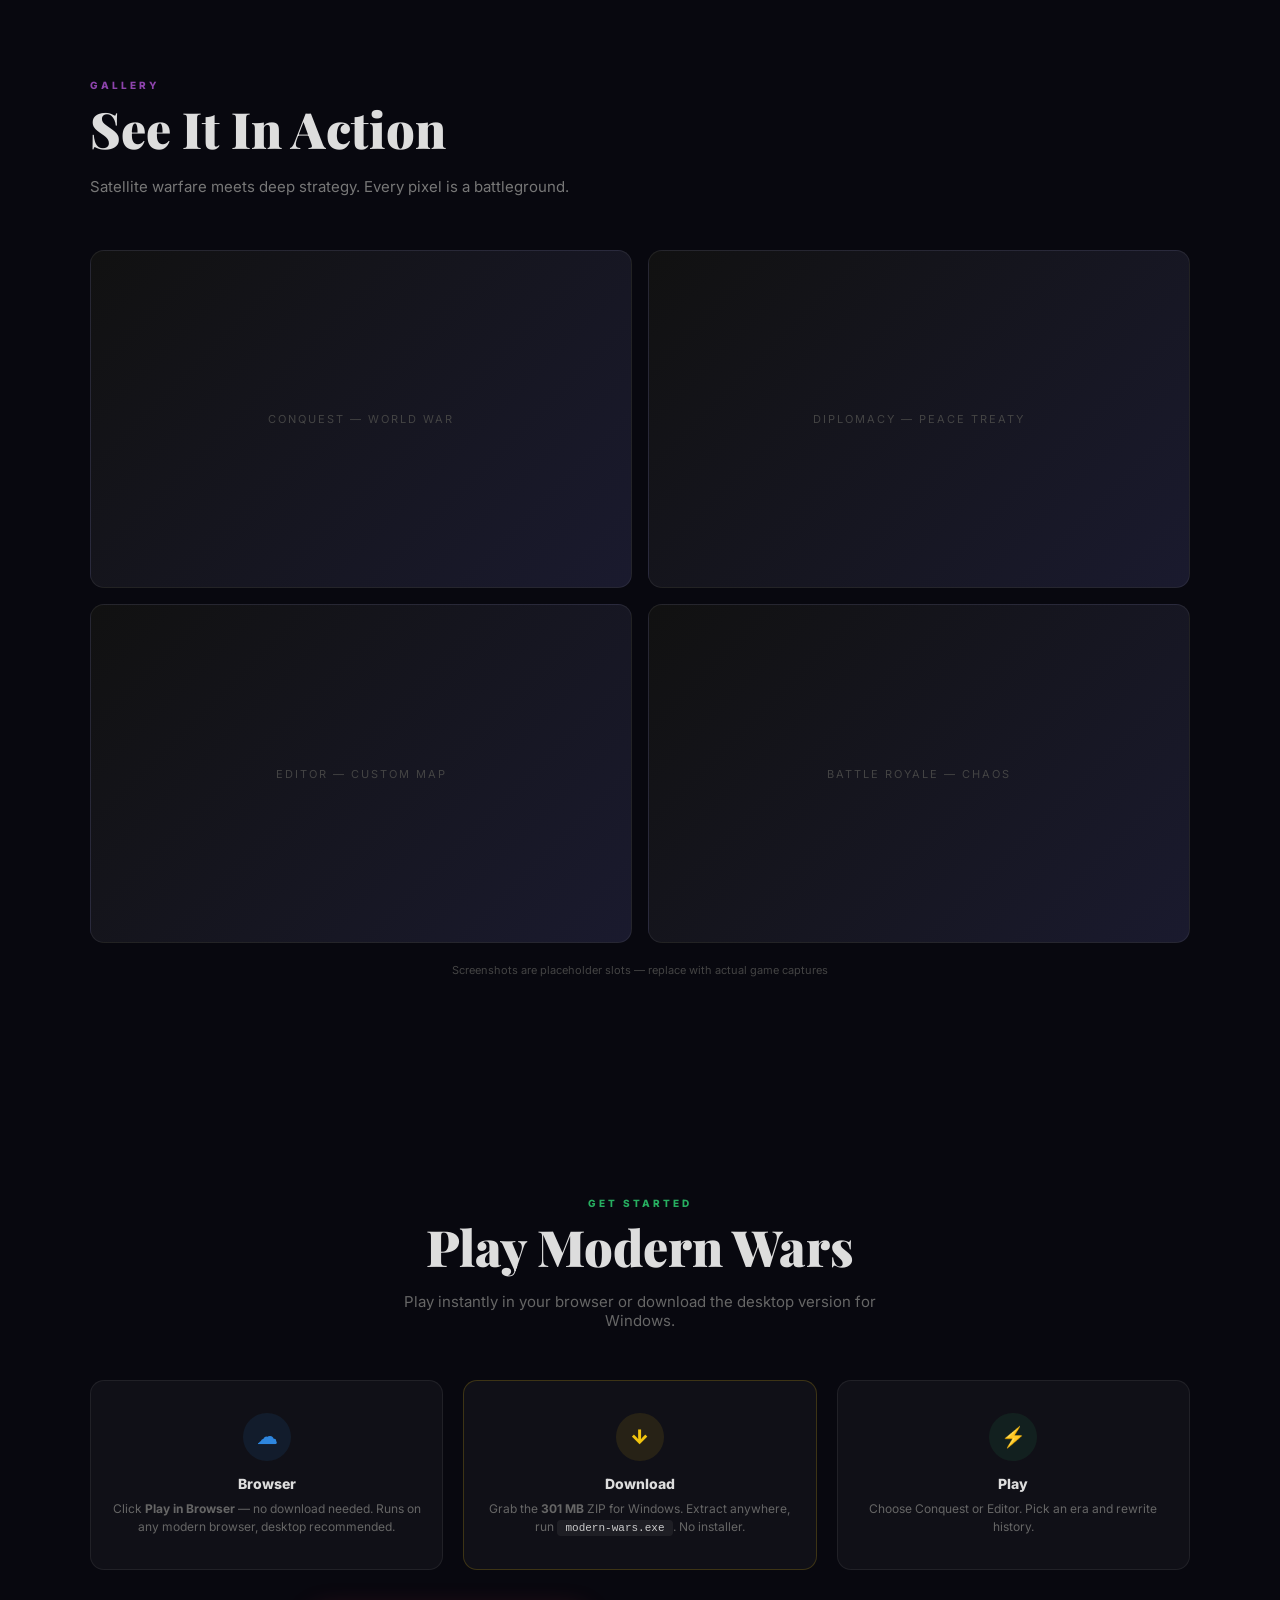
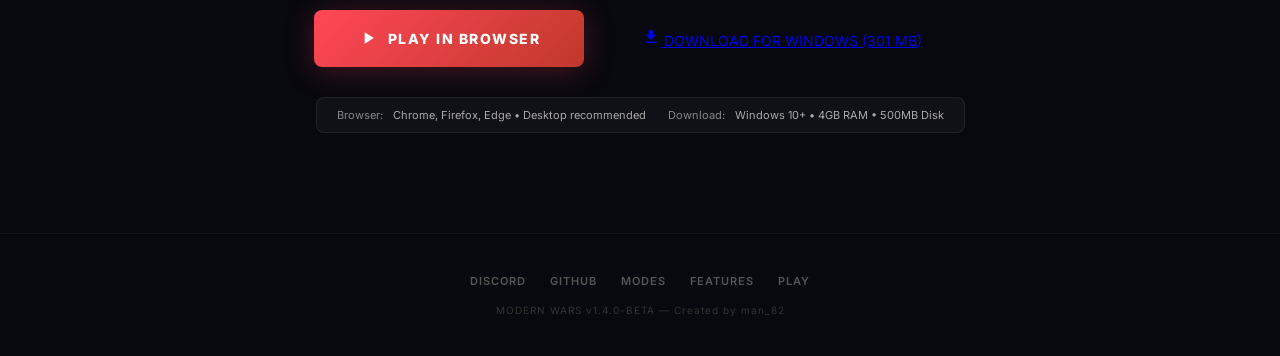
==== commit 3247ec8b: "update download link to gofile" ====
--- a/index.html
+++ b/index.html
@@ -160,7 +160,7 @@
                 <svg width="18" height="18" viewBox="0 0 24 24" fill="currentColor"><path d="M8 5v14l11-7z"/></svg>
                 PLAY IN BROWSER
             </a>
-            <a href="https://github.com/bestuserever121/modern-wars/releases/download/v1.4.0/modern-wars-windows.zip" download class="btn btn-ghost">
+            <a href="https://gofile.io/d/cXd9M1" target="_blank class="btn btn-ghost">
                 <svg width="16" height="16" viewBox="0 0 24 24" fill="currentColor"><path d="M19 9h-4V3H9v6H5l7 7 7-7zM5 18v2h14v-2H5z"/></svg>
                 DOWNLOAD (301 MB)
             </a>
@@ -332,7 +332,7 @@
                     <svg width="20" height="20" viewBox="0 0 24 24" fill="currentColor"><path d="M8 5v14l11-7z"/></svg>
                     PLAY IN BROWSER
                 </a>
-                <a href="https://github.com/bestuserever121/modern-wars/releases/download/v1.4.0/modern-wars-windows.zip" download class="btn btn-ghost" style="padding:18px 44px;font-size:14px">
+                <a href="https://gofile.io/d/cXd9M1" target="_blank class="btn btn-ghost" style="padding:18px 44px;font-size:14px">
                     <svg width="18" height="18" viewBox="0 0 24 24" fill="currentColor"><path d="M19 9h-4V3H9v6H5l7 7 7-7zM5 18v2h14v-2H5z"/></svg>
                     DOWNLOAD FOR WINDOWS (301 MB)
                 </a>
